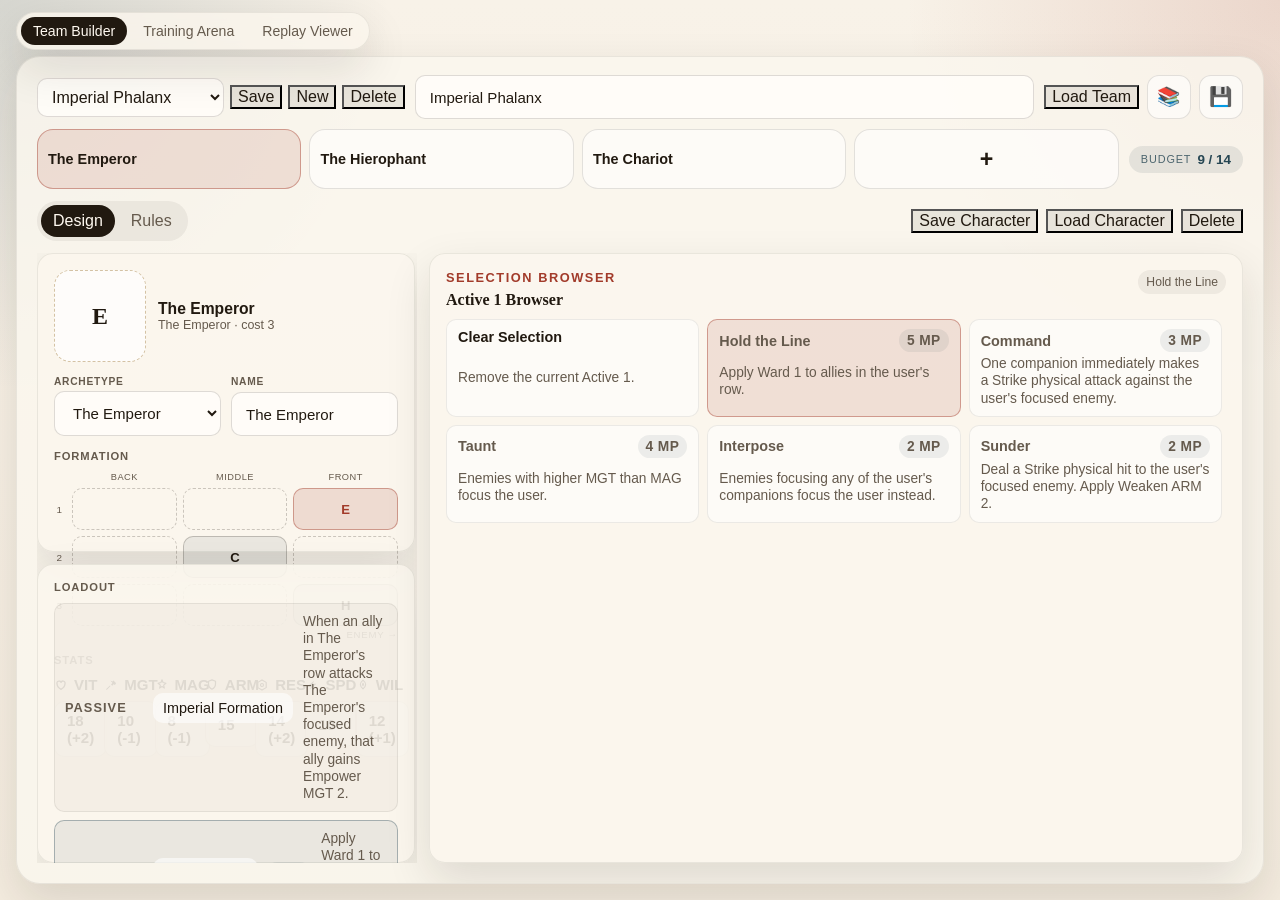
==== tools/ui/index.html @ 798baf94 "Team Builder: drag formation, facing orientation, layout swap, Load Team dialog - #1 Drag to reposit" ====
<!DOCTYPE html>
<html lang="en">
  <head>
    <meta charset="UTF-8">
    <meta name="viewport" content="width=device-width, initial-scale=1.0">
    <title>Tarot Battler Dev Tools</title>
    <link rel="stylesheet" href="./styles.css">
  </head>
  <body>
    <div class="app-shell">
      <div class="workspace-topline">
        <nav class="tab-bar" aria-label="Workspace sections">
          <button class="tab-button is-active" type="button" data-tab-target="team-builder">
            Team Builder
          </button>
          <button class="tab-button" type="button" data-tab-target="arena">
            Training Arena
          </button>
          <button class="tab-button" type="button" data-tab-target="replay-viewer">
            Replay Viewer
          </button>
        </nav>

        <div class="replay-inline-actions" id="replay-inline-actions" aria-label="Replay loading actions">
          <input id="replay-file-input" class="visually-hidden" type="file" accept=".json,application/json">
          <button id="replay-file-button" type="button" class="icon-button replay-open-button button-quiet" title="Open replay JSON" aria-label="Open replay JSON">📂</button>
          <button id="replay-run-button" type="button" class="button-secondary" title="Run the current team vs a sample opponent in the browser engine">⚔ Run Battle</button>
          <button id="replay-stats-button" type="button" class="button-secondary" title="Post-battle stats for the loaded replay">📊 Stats</button>
          <button id="replay-demo-button" type="button" class="button-secondary">Load Latest Replay</button>
        </div>
      </div>

      <main>
        <section class="workspace is-active" id="team-builder" aria-label="Team Builder">
          <div class="team-builder-layout">
            <section class="panel panel-team" aria-label="Team Builder Editor">
              <div class="panel-body team-loader-body">
                <input id="team-file-input" class="visually-hidden" type="file" accept=".json,application/json">
                <div id="team-editor" class="team-editor-shell">
                  <div class="board-empty-state">Load a team to edit it here.</div>
                </div>
              </div>
            </section>
          </div>
        </section>

        <section class="workspace" id="arena" aria-label="Training Arena">
          <div class="arena-shell">
            <div class="arena-head">
              <div>
                <h2 class="arena-title">Training Arena</h2>
                <p class="arena-sub">Simulate your current team against teams from your roster. Each matchup runs many battles across varied seeds and reports a win rate with a 95% confidence interval.</p>
              </div>
              <div class="arena-controls">
                <label class="arena-runs">Battles each
                  <input id="arena-run-count" type="number" min="1" max="2000" value="50">
                </label>
                <button id="arena-fight-button" type="button" class="button-secondary">Simulate</button>
              </div>
            </div>
            <div id="arena-attacker" class="arena-attacker"></div>
            <div id="arena-foes" class="arena-foes"></div>
            <div id="arena-progress" class="arena-progress" hidden></div>
            <div id="arena-record" class="arena-record" aria-live="polite"></div>
            <div id="arena-results" class="arena-results">
              <div class="board-empty-state">Pick opponents from your roster and press Simulate.</div>
            </div>
          </div>
        </section>

        <section class="workspace" id="replay-viewer" aria-labelledby="replay-viewer-heading">
          <h2 id="replay-viewer-heading" class="visually-hidden">Replay Viewer</h2>
          <textarea
            id="replay-json-input"
            class="visually-hidden"
            rows="10"
            spellcheck="false"
            placeholder="Replay JSON buffer"
          ></textarea>

          <div class="replay-stage">
            <aside class="replay-inspector-col">
              <section class="replay-side-panel replay-inspector-shell" aria-labelledby="inspector-heading">
                <div class="replay-side-header">
                  <h3 id="inspector-heading">Character Detail</h3>
                </div>
                <div id="inspector-panel" class="replay-side-body inspector-panel">
                  <div class="board-empty-state">
                    click any character to inspect
                  </div>
                </div>
              </section>
            </aside>

            <section class="replay-main">
              <div class="replay-board-head">
                <div class="replay-time-chips">
                  <span class="replay-chip" id="current-event-tick">Tick 0</span>
                  <span class="replay-chip replay-chip-step" id="current-event-index">Step 0</span>
                </div>
                <div class="replay-legend" aria-hidden="true">
                  <span class="legend-item legend-source">source</span>
                  <span class="legend-item legend-target">target</span>
                </div>
              </div>

              <p id="current-event-text" class="replay-narration">
                Load a replay and move through events to see the current step here.
              </p>

              <section class="replay-arena" aria-labelledby="board-heading">
                <h3 id="board-heading" class="visually-hidden">Battle Grid</h3>
                <div class="arena-team-label arena-team-label-a">your team</div>
                <div class="arena-team-label arena-team-label-b">opponent</div>
                <div class="arena-depth-label arena-depth-left">back</div>
                <div class="arena-depth-label arena-depth-center-left">front</div>
                <div class="arena-depth-label arena-depth-center-right">front</div>
                <div class="arena-depth-label arena-depth-right">back</div>
                <div id="battle-board" class="battle-board"></div>
              </section>

              <section class="replay-controls-bar" aria-labelledby="playback-heading">
                <h3 id="playback-heading" class="visually-hidden">Playback Controls</h3>
                <div class="replay-control-buttons" role="group" aria-label="Playback">
                  <button id="replay-restart-button" type="button" title="Restart" aria-label="Restart" disabled>&#8634;</button>
                  <button id="replay-previous-button" type="button" disabled>&larr; prev</button>
                  <button id="replay-play-button" type="button" disabled>&#9654; play</button>
                  <button id="replay-next-button" type="button" disabled>next &rarr;</button>
                </div>
                <button id="replay-pause-button" class="visually-hidden" type="button" disabled>Pause</button>
                <div class="speed-group" role="group" aria-label="Playback speed">
                  <button class="speed-button" type="button" data-speed="0.5">0.5x</button>
                  <button class="speed-button is-active" type="button" data-speed="1">1x</button>
                  <button class="speed-button" type="button" data-speed="2">2x</button>
                  <button class="speed-button" type="button" data-speed="4">4x</button>
                </div>
                <input id="replay-event-slider" class="replay-event-slider" type="range" min="0" max="0" value="0" aria-label="Event index" disabled>
                <div class="replay-step-counter" id="replay-event-label">1 / 1</div>
                <strong id="replay-tick-display" class="visually-hidden">0</strong>
              </section>
            </section>

            <aside class="replay-timeline-col">
              <section class="replay-side-panel replay-log-shell" aria-labelledby="timeline-heading">
                <div class="replay-side-header replay-side-header-log">
                  <h3 id="timeline-heading">Battle Log</h3>
                  <div class="timeline-filters" role="group" aria-label="Timeline filter">
                    <button type="button" class="filter-chip is-active" data-timeline-filter="all">All</button>
                    <button type="button" class="filter-chip" data-timeline-filter="major">Major</button>
                    <button type="button" class="filter-chip" data-timeline-filter="selected" disabled>Selected</button>
                  </div>
                </div>
                <div class="replay-side-body timeline-panel-body">
                  <div id="timeline-list" class="timeline-list">
                    <div class="board-empty-state">
                      Load a replay to view the timeline.
                    </div>
                  </div>
                </div>
              </section>
            </aside>
          </div>
        </section>
      </main>
    </div>

    <div id="stats-overlay" class="stats-overlay" hidden>
      <div class="stats-modal" role="dialog" aria-modal="true" aria-label="Post-battle statistics">
        <div class="stats-modal-head">
          <h3>Post-Battle Stats</h3>
          <button id="stats-close-button" type="button" class="icon-button" aria-label="Close stats">✕</button>
        </div>
        <div id="stats-body" class="stats-body"></div>
      </div>
    </div>

    <div id="library-overlay" class="stats-overlay" hidden>
      <div class="stats-modal" role="dialog" aria-modal="true" aria-label="Character library">
        <div class="stats-modal-head">
          <h3>Character Library</h3>
          <button id="library-close-button" type="button" class="icon-button" aria-label="Close library">✕</button>
        </div>
        <div id="library-body" class="stats-body library-body"></div>
      </div>
    </div>

    <div id="team-library-overlay" class="stats-overlay" hidden>
      <div class="stats-modal" role="dialog" aria-modal="true" aria-label="Load team">
        <div class="stats-modal-head">
          <h3>Load Team</h3>
          <button id="team-library-close-button" type="button" class="icon-button" aria-label="Close">✕</button>
        </div>
        <div id="team-library-body" class="stats-body library-body"></div>
      </div>
    </div>

    <script type="module">
      // Load the WebAssembly battle engine and expose a ready promise + a
      // run helper that app.js can call to run a battle entirely in-browser.
      import init, { run_battle, catalog_json } from "./engine/battle_engine.js";
      window.tarotEngineReady = init()
        .then(() => {
          window.runBattleWasm = (teamAJson, teamBJson, seed) =>
            run_battle(teamAJson, teamBJson, (seed >>> 0));
          // Expose embedded content-data catalogs so the team builder needs no
          // separate data fetch (keeps the static site self-contained).
          window.tarotCatalog = (name) => catalog_json(name);
          return true;
        })
        .catch((error) => {
          console.error("Failed to load battle engine WASM:", error);
          return false;
        });
    </script>
    <script src="./app.js"></script>
  </body>
</html>
---- tools/ui/styles.css ----
:root {
  --bg: #f4ecdf;
  --surface: #fbf7ee;
  --surface-strong: #f1e5d0;
  --ink: #211910;
  --muted: #655a4d;
  --line: #d4c2a4;
  --accent: #a23b2a;
  --accent-2: #264653;
  --accent-soft: rgba(162, 59, 42, 0.1);
  --shadow: 0 18px 45px rgba(33, 25, 16, 0.12);
  --radius-lg: 24px;
  --radius-md: 16px;
  --radius-sm: 10px;
  --font-display: "Georgia", "Times New Roman", serif;
  --font-body: "Trebuchet MS", "Segoe UI", sans-serif;
}

* {
  box-sizing: border-box;
}

.visually-hidden {
  position: absolute;
  width: 1px;
  height: 1px;
  padding: 0;
  margin: -1px;
  overflow: hidden;
  clip: rect(0, 0, 0, 0);
  white-space: nowrap;
  border: 0;
}

body {
  margin: 0;
  min-height: 100vh;
  background:
    radial-gradient(circle at top left, rgba(38, 70, 83, 0.16), transparent 25%),
    radial-gradient(circle at top right, rgba(162, 59, 42, 0.15), transparent 24%),
    linear-gradient(180deg, #f8f2e8 0%, var(--bg) 100%);
  color: var(--ink);
  font-family: var(--font-body);
  overflow: hidden;
}

button,
input,
textarea,
select {
  font: inherit;
}

.app-shell {
  width: min(1500px, calc(100% - 32px));
  margin: 0 auto;
  padding: 12px 0 16px;
  height: 100vh;
  display: grid;
  grid-template-rows: auto minmax(0, 1fr);
}

main {
  display: grid;
  min-height: 0;
  height: 100%;
}

.app-header {
  margin-bottom: 14px;
}

.workspace-topline {
  display: flex;
  align-items: center;
  justify-content: space-between;
  gap: 12px;
  margin-bottom: 6px;
}

.eyebrow,
.panel-kicker {
  margin: 0 0 6px;
  color: var(--accent);
  font-size: 0.8rem;
  font-weight: 700;
  letter-spacing: 0.12em;
  text-transform: uppercase;
}

.app-header h1,
.workspace-header h2,
.panel-header h3,
.team-board-header h4 {
  margin: 0;
  font-family: var(--font-display);
  font-weight: 700;
}

.header-note,
.workspace-summary,
.placeholder-block p,
.team-board-header span,
.tick-placeholder span {
  margin: 0;
  color: var(--muted);
}

.tab-bar {
  display: inline-flex;
  gap: 4px;
  padding: 4px;
  border: 1px solid rgba(33, 25, 16, 0.08);
  border-radius: 999px;
  background: rgba(251, 247, 238, 0.78);
  backdrop-filter: blur(12px);
  box-shadow: var(--shadow);
  margin-bottom: 14px;
}

.workspace-topline .tab-bar {
  margin-bottom: 0;
}

.replay-inline-actions {
  display: none;
  align-items: center;
  gap: 6px;
}

.replay-inline-actions.is-visible {
  display: inline-flex;
}

.replay-inline-actions button {
  padding: 6px 10px;
  font-size: 0.88rem;
}

.tab-button {
  border: 0;
  border-radius: 999px;
  background: transparent;
  color: var(--muted);
  padding: 6px 12px;
  cursor: pointer;
  transition: background-color 140ms ease, color 140ms ease, transform 140ms ease;
  font-size: 0.88rem;
}

.tab-button:hover {
  transform: translateY(-1px);
}

.tab-button.is-active {
  background: var(--ink);
  color: #fff9f0;
}

.workspace {
  display: none;
  animation: fade-in 180ms ease;
}

.workspace.is-active {
  display: block;
  min-height: 0;
}

#team-builder.is-active {
  height: 100%;
}

#replay-viewer.is-active {
  min-height: 0;
}

.workspace-header {
  margin-bottom: 10px;
}

.team-builder-layout {
  display: grid;
  grid-template-columns: minmax(0, 1fr);
  gap: 18px;
  height: 100%;
  min-height: 0;
}

.file-icon-actions {
  display: inline-flex;
  gap: 8px;
  align-items: center;
}

.icon-button {
  display: inline-grid;
  place-items: center;
  width: 44px;
  height: 44px;
  border: 1px solid rgba(33, 25, 16, 0.12);
  border-radius: 12px;
  background: rgba(255, 255, 255, 0.58);
  color: var(--ink);
  cursor: pointer;
  font-size: 1.18rem;
  line-height: 1;
}

.icon-button:hover:not(:disabled) {
  background: rgba(162, 59, 42, 0.1);
  border-color: rgba(162, 59, 42, 0.24);
}

.icon-button:focus-visible {
  outline: 2px solid rgba(33, 25, 16, 0.78);
  outline-offset: 3px;
}

.import-export-topline {
  display: flex;
  justify-content: space-between;
  align-items: start;
  gap: 12px;
}

.panel-replay-loader {
  margin-bottom: 18px;
}

.panel-replay-loader-compact .panel-body {
  padding-bottom: 16px;
}

.replay-layout {
  display: grid;
  grid-template-columns: minmax(0, 1fr);
  gap: 18px;
  margin-bottom: 18px;
}

.replay-detail-layout {
  display: grid;
  grid-template-columns: minmax(300px, 420px) minmax(0, 1fr);
  gap: 18px;
  margin-bottom: 18px;
}

.panel {
  border: 1px solid rgba(33, 25, 16, 0.08);
  border-radius: var(--radius-lg);
  background: rgba(251, 247, 238, 0.82);
  box-shadow: var(--shadow);
  overflow: hidden;
}

.panel-header {
  display: flex;
  justify-content: space-between;
  align-items: end;
  gap: 12px;
  padding: 18px 20px 14px;
  border-bottom: 1px solid rgba(33, 25, 16, 0.08);
  background: linear-gradient(180deg, rgba(255, 255, 255, 0.42), rgba(255, 255, 255, 0));
}

.panel-body {
  padding: 18px 20px 20px;
}

.collapsible-panel summary {
  cursor: pointer;
  font-weight: 700;
  color: var(--accent-2);
  margin-bottom: 14px;
}

.panel-wide {
  width: 100%;
}

.placeholder-stack {
  display: grid;
  gap: 14px;
}

.placeholder-block {
  padding: 16px;
  border-radius: var(--radius-md);
  border: 1px dashed var(--line);
  background: linear-gradient(135deg, var(--accent-soft), rgba(38, 70, 83, 0.06));
}

.placeholder-block strong {
  display: block;
  margin-bottom: 4px;
}

.replay-loader-body {
  display: grid;
  gap: 18px;
}

.current-event-body {
  display: grid;
  gap: 10px;
}

.current-event-meta {
  display: flex;
  justify-content: space-between;
  align-items: center;
  gap: 12px;
  color: var(--muted);
  font-size: 0.86rem;
  font-weight: 700;
  letter-spacing: 0.08em;
  text-transform: uppercase;
}

.current-event-text {
  margin: 0;
  font-size: 1.05rem;
  line-height: 1.45;
}

.replay-loader-controls,
.button-row,
.status-panels,
.team-loader-body {
  display: grid;
  gap: 14px;
}

.team-loader-body,
.team-editor-shell,
.team-builder-workspace,
.builder-character-workspace {
  min-height: 0;
}

.field-group {
  display: grid;
  gap: 8px;
  color: var(--muted);
  font-size: 0.94rem;
}

.field-group span {
  font-weight: 700;
  color: var(--ink);
}

.field-group-compact {
  gap: 4px;
}

.field-group-compact span {
  font-size: 0.64rem;
  font-weight: 700;
  text-transform: uppercase;
  letter-spacing: 0.07em;
  color: var(--muted);
}

.field-group input,
.field-group select,
.field-group textarea {
  width: 100%;
  border: 1px solid rgba(33, 25, 16, 0.15);
  border-radius: var(--radius-sm);
  background: rgba(255, 253, 249, 0.9);
  color: var(--ink);
  padding: 12px 14px;
}

.field-group textarea {
  min-height: 200px;
  resize: vertical;
  font-family: "Courier New", monospace;
  font-size: 0.92rem;
  line-height: 1.45;
}

.field-group-readonly {
  align-content: start;
}

.derived-stat-value {
  display: flex;
  align-items: center;
  min-height: 46px;
  padding: 10px 12px;
  border: 1px solid rgba(33, 25, 16, 0.12);
  border-radius: var(--radius-sm);
  background: rgba(255, 253, 249, 0.9);
  color: var(--ink);
  font-weight: 700;
}

.button-row {
  grid-template-columns: repeat(4, minmax(0, max-content));
  align-items: center;
  justify-content: start;
}

.button-row-three {
  grid-template-columns: repeat(4, minmax(0, max-content));
}

.team-editor-shell,
.character-editor-list,
.character-library-list,
.rule-editor-list,
.condition-editor-list {
  display: grid;
  gap: 14px;
}

.team-builder-workspace {
  display: grid;
  gap: 18px;
}

.team-builder-topbar {
  display: flex;
  justify-content: space-between;
  align-items: center;
  gap: 12px;
}

.team-name-field {
  flex: 0 0 min(370px, 100%);
}

.team-name-field-compact span {
  display: none;
}

.team-name-field-compact input {
  min-height: 44px;
}

.character-slot-strip {
  display: grid;
  grid-template-columns: repeat(4, minmax(0, 1fr));
  gap: 8px;
  flex: 1 1 auto;
}

.character-slot-card,
.character-slot-add {
  width: 100%;
  min-height: 60px;
  border: 1px solid rgba(33, 25, 16, 0.12);
  border-radius: var(--radius-md);
  background: rgba(255, 255, 255, 0.58);
  color: var(--ink);
  padding: 8px 10px;
  text-align: left;
  cursor: pointer;
}

.character-slot-card.is-selected {
  border-color: rgba(162, 59, 42, 0.42);
  background: rgba(162, 59, 42, 0.12);
}

.character-slot-add {
  display: grid;
  place-items: center;
  font-size: 1.45rem;
  font-weight: 700;
}

.character-slot-add.is-disabled {
  opacity: 0.45;
  cursor: not-allowed;
}

.character-slot-name {
  display: block;
  font-weight: 700;
  font-size: 0.9rem;
}

.builder-character-workspace {
  display: grid;
  grid-template-rows: auto minmax(0, 1fr);
  gap: 12px;
  min-height: 0;
  height: 100%;
}

.team-detail-tabbar {
  display: flex;
  justify-content: space-between;
  align-items: center;
  gap: 12px;
}

.team-detail-tabbar-tabs {
  display: inline-flex;
  gap: 4px;
  padding: 4px;
  border-radius: 999px;
  background: rgba(33, 25, 16, 0.06);
}

.team-detail-tabbar-actions {
  display: inline-flex;
  gap: 8px;
  flex-wrap: wrap;
}

.team-detail-tab {
  border: 0;
  border-radius: 999px;
  padding: 7px 12px;
  background: transparent;
  color: var(--muted);
  cursor: pointer;
}

.team-detail-tab.is-active {
  background: var(--ink);
  color: #fff9f0;
}

.builder-pane {
  display: grid;
  gap: 10px;
  padding: 12px;
  border-radius: var(--radius-md);
  background: rgba(255, 255, 255, 0.42);
  border: 1px solid rgba(33, 25, 16, 0.08);
  align-self: start;
}

.builder-pane-right.selection-browser {
  display: grid;
  grid-template-rows: auto minmax(0, 1fr);
  min-height: 0;
  max-height: min(64vh, calc(100vh - 240px));
  overflow: hidden;
}

.builder-pane-header {
  display: flex;
  justify-content: space-between;
  align-items: start;
  gap: 10px;
}

.builder-pane-header h4 {
  margin: 0;
  font-family: var(--font-display);
  font-size: 1rem;
}

.portrait-card {
  display: grid;
  grid-template-columns: 92px minmax(0, 1fr);
  gap: 10px;
  align-items: center;
  padding: 10px;
  border-radius: var(--radius-md);
  background: linear-gradient(135deg, rgba(162, 59, 42, 0.08), rgba(38, 70, 83, 0.08));
}

.portrait-placeholder {
  display: grid;
  place-items: center;
  width: 92px;
  aspect-ratio: 1;
  border-radius: var(--radius-md);
  background: rgba(255, 255, 255, 0.7);
  border: 1px dashed var(--line);
  font-family: var(--font-display);
  font-size: 1.5rem;
  font-weight: 700;
}

.portrait-meta {
  display: grid;
  gap: 4px;
  color: var(--muted);
  font-size: 0.9rem;
}

.loadout-slot {
  display: flex;
  align-items: center;
  gap: 10px;
  width: 100%;
  padding: 9px 10px;
  border-radius: var(--radius-sm);
  border: 1px solid rgba(33, 25, 16, 0.08);
  background: rgba(33, 25, 16, 0.03);
  text-align: left;
  cursor: pointer;
}

.loadout-slot.is-selected {
  border-color: rgba(38, 70, 83, 0.35);
  background: rgba(38, 70, 83, 0.08);
}

.loadout-slot:hover {
  border-color: rgba(38, 70, 83, 0.2);
  background: rgba(38, 70, 83, 0.05);
}

.loadout-slot:focus-visible {
  outline: 2px solid rgba(33, 25, 16, 0.78);
  outline-offset: 3px;
}

.loadout-slot-label {
  flex: 0 0 78px;
  font-size: 0.8rem;
  font-weight: 700;
  letter-spacing: 0.08em;
  text-transform: uppercase;
  color: var(--muted);
}

.loadout-slot-value {
  flex: 0 0 auto;
  min-height: 0;
  padding: 7px 10px;
  border-radius: var(--radius-sm);
  background: rgba(255, 255, 255, 0.6);
  color: var(--ink);
  font-size: 0.9rem;
}

.loadout-slot-value-row {
  display: inline-flex;
  align-items: center;
  gap: 8px;
  flex: 0 0 auto;
}

.loadout-slot-cost {
  display: inline-flex;
  align-items: center;
  padding: 4px 8px;
  border-radius: 999px;
  background: rgba(38, 70, 83, 0.08);
  color: var(--muted);
  font-size: 0.75rem;
  font-weight: 700;
  letter-spacing: 0.03em;
  white-space: nowrap;
}

.loadout-slot-description {
  flex: 1 1 auto;
  min-width: 0;
  color: var(--muted);
  font-size: 0.86rem;
  line-height: 1.25;
}

.aspect-summary-line {
  display: block;
}

.compact-rule-list {
  display: grid;
  gap: 8px;
  align-content: start;
}

.compact-rule-card {
  display: grid;
  gap: 8px;
  padding: 10px;
  border-radius: var(--radius-sm);
  border: 1px solid rgba(33, 25, 16, 0.08);
  background: rgba(33, 25, 16, 0.03);
}

.compact-rule-card.is-expanded {
  background: rgba(38, 70, 83, 0.05);
}

.compact-rule-header {
  display: flex;
  justify-content: space-between;
  align-items: start;
  gap: 10px;
}

.rule-select-button {
  display: grid;
  gap: 2px;
  justify-items: start;
  flex: 1 1 auto;
  min-width: 0;
  padding: 0;
  border: 0;
  background: transparent;
  text-align: left;
  cursor: pointer;
}

.rule-action-row {
  display: inline-flex;
  align-items: center;
  gap: 6px;
  flex-wrap: nowrap;
}

.rule-icon-button {
  display: inline-grid;
  place-items: center;
  min-width: 34px;
  min-height: 34px;
  padding: 0;
  font-size: 1rem;
  line-height: 1;
}

.compact-rule-index {
  font-size: 0.72rem;
  font-weight: 700;
  letter-spacing: 0.08em;
  text-transform: uppercase;
  color: var(--accent);
  margin-bottom: 2px;
}

.compact-rule-text {
  color: var(--ink);
  line-height: 1.28;
  font-size: 0.92rem;
  min-width: 0;
  justify-self: stretch;
  overflow-wrap: anywhere;
}

.selection-browser {
  gap: 10px;
  align-content: start;
}

.browser-current-label {
  display: inline-flex;
  align-items: center;
  padding: 5px 8px;
  border-radius: 999px;
  background: rgba(33, 25, 16, 0.06);
  color: var(--muted);
  font-size: 0.76rem;
}

.selection-browser-list {
  display: grid;
  grid-template-columns: repeat(auto-fill, minmax(248px, 1fr));
  gap: 8px;
  min-height: 0;
  align-content: start;
  overflow: auto;
  padding-right: 4px;
}

.selection-browser-entry {
  display: grid;
  gap: 3px;
  width: 100%;
  padding: 9px 11px;
  border: 1px solid rgba(33, 25, 16, 0.08);
  border-radius: var(--radius-sm);
  background: rgba(255, 255, 255, 0.55);
  color: var(--ink);
  text-align: left;
  cursor: pointer;
}

.selection-browser-entry.is-selected {
  border-color: rgba(162, 59, 42, 0.42);
  background: rgba(162, 59, 42, 0.12);
}

.selection-browser-entry strong {
  font-size: 0.9rem;
}

.selection-browser-entry-header {
  display: flex;
  align-items: center;
  justify-content: space-between;
  gap: 10px;
}

.selection-browser-entry-cost {
  display: inline-flex;
  align-items: center;
  padding: 3px 8px;
  border-radius: 999px;
  background: rgba(38, 70, 83, 0.08);
  color: var(--muted);
  font-size: 0.72rem;
  font-weight: 700;
  letter-spacing: 0.03em;
  white-space: nowrap;
}

.selection-browser-entry span {
  color: var(--muted);
  line-height: 1.25;
  font-size: 0.86rem;
}

.character-library-shell {
  display: grid;
  gap: 14px;
}

.character-library-card {
  gap: 10px;
}

.library-card-meta {
  margin-top: 4px;
  color: var(--muted);
  font-size: 0.84rem;
}

.library-card-tags {
  display: flex;
  flex-wrap: wrap;
  gap: 8px;
}

.library-card-controls {
  display: grid;
  grid-template-columns: minmax(0, 1fr) auto;
  gap: 12px;
  align-items: end;
}

.library-card-tags span {
  display: inline-flex;
  align-items: center;
  padding: 6px 10px;
  border-radius: 999px;
  background: rgba(33, 25, 16, 0.05);
  font-size: 0.84rem;
}

.editor-toolbar {
  display: flex;
  flex-wrap: wrap;
  gap: 10px;
}

.editor-grid {
  display: grid;
  grid-template-columns: minmax(0, 1.6fr) repeat(2, minmax(0, 1fr));
  gap: 12px;
}

.editor-grid-wide {
  grid-column: 1 / -1;
}

.condition-grid {
  display: grid;
  grid-template-columns: repeat(3, minmax(0, 1fr));
  gap: 12px;
  align-items: end;
}

.editor-card {
  display: grid;
  gap: 14px;
  padding: 14px;
  border-radius: var(--radius-sm);
  border: 1px solid rgba(33, 25, 16, 0.08);
  background: rgba(255, 255, 255, 0.42);
}

.editor-card-header {
  display: flex;
  justify-content: space-between;
  align-items: center;
  gap: 12px;
}

.editor-card-header h5,
.editor-card-header h6 {
  margin: 0;
  font-size: 0.98rem;
}

.editor-card-actions {
  display: flex;
  flex-wrap: wrap;
  gap: 8px;
}

.editor-card-actions-wide {
  width: 100%;
}

.button-quiet {
  background: rgba(33, 25, 16, 0.08);
  color: var(--ink);
}

.editor-inline-grid {
  display: grid;
  grid-template-columns: repeat(7, minmax(0, 1fr));
  gap: 8px;
}

.stat-label-with-icon {
  display: inline-flex;
  align-items: center;
  gap: 6px;
}

.stat-icon {
  display: inline-grid;
  place-items: center;
  width: 14px;
  height: 14px;
  color: var(--muted);
}

.stat-icon svg {
  width: 14px;
  height: 14px;
  display: block;
}

.editor-rule-section {
  display: grid;
  gap: 8px;
  padding-top: 8px;
  border-top: 1px dashed rgba(33, 25, 16, 0.12);
}

.editor-subsection-label {
  font-size: 0.8rem;
  font-weight: 700;
  letter-spacing: 0.08em;
  text-transform: uppercase;
  color: var(--muted);
}

.rule-count-label {
  display: inline-flex;
  align-items: center;
  padding: 5px 8px;
  border-radius: 999px;
  background: rgba(33, 25, 16, 0.06);
  color: var(--muted);
  font-size: 0.74rem;
  font-weight: 700;
}

.rule-preview {
  margin-top: 2px;
  color: var(--muted);
  font-size: 0.82rem;
  line-height: 1.28;
}

.condition-preview {
  margin: 0 0 8px;
  padding: 8px 10px;
  border-radius: var(--radius-sm);
  background: rgba(38, 70, 83, 0.08);
  color: var(--accent-2);
  font-size: 0.84rem;
  font-weight: 700;
  line-height: 1.28;
}

.button-row button,
.panel-controls button {
  border: 0;
  border-radius: 999px;
  padding: 8px 13px;
  background: var(--accent);
  color: #fff7ef;
  cursor: pointer;
  font-size: 0.92rem;
}

.button-row button:hover:not(:disabled),
.panel-controls button:hover:not(:disabled) {
  filter: brightness(1.03);
}

.button-row button:focus-visible,
.panel-controls button:focus-visible,
.timeline-event:focus-visible,
.tab-button:focus-visible,
select:focus-visible,
input:focus-visible,
textarea:focus-visible {
  outline: 2px solid rgba(33, 25, 16, 0.78);
  outline-offset: 3px;
}

.button-row button:disabled,
.panel-controls button:disabled {
  cursor: not-allowed;
  opacity: 0.6;
}

.button-secondary {
  background: var(--accent-2);
}

.status-panels {
  grid-template-columns: repeat(2, minmax(0, 1fr));
}

.status-panel {
  padding: 16px;
  border-radius: var(--radius-md);
  background: linear-gradient(180deg, rgba(255, 255, 255, 0.5), rgba(255, 255, 255, 0.18));
  border: 1px solid rgba(33, 25, 16, 0.08);
}

.status-panel h4 {
  margin: 0 0 14px;
  font-family: var(--font-display);
  font-size: 1.05rem;
}

.metadata-grid {
  display: grid;
  grid-template-columns: repeat(2, minmax(0, 1fr));
  gap: 12px 16px;
  margin: 0;
}

.metadata-grid div {
  padding: 12px;
  border-radius: var(--radius-sm);
  background: rgba(33, 25, 16, 0.04);
}

.metadata-grid dt {
  color: var(--muted);
  font-size: 0.82rem;
  font-weight: 700;
  letter-spacing: 0.06em;
  text-transform: uppercase;
  margin-bottom: 4px;
}

.metadata-grid dd {
  margin: 0;
  font-size: 1rem;
  font-weight: 700;
}

.message-panel {
  min-height: 132px;
  padding: 14px;
  border-radius: var(--radius-sm);
  border: 1px solid rgba(33, 25, 16, 0.08);
  background: rgba(33, 25, 16, 0.04);
  color: var(--muted);
  white-space: pre-wrap;
}

.message-panel-success {
  background: rgba(38, 70, 83, 0.08);
  color: var(--ink);
}

.message-panel-error {
  background: rgba(162, 59, 42, 0.1);
  color: #6f2418;
}

.message-panel-idle {
  background: rgba(33, 25, 16, 0.04);
}

.validation-inline {
  display: inline-flex;
  align-items: center;
  gap: 8px;
  align-self: center;
  padding: 8px 12px;
  border-radius: 999px;
  background: rgba(33, 25, 16, 0.05);
  color: var(--muted);
  font-size: 0.9rem;
  min-height: 40px;
}

.validation-inline-icon {
  font-weight: 700;
}

.validation-inline-success {
  background: rgba(49, 104, 74, 0.12);
  color: #245538;
}

.validation-inline-error {
  background: rgba(162, 59, 42, 0.12);
  color: #7a2c20;
}

.validation-inline-idle {
  background: rgba(33, 25, 16, 0.05);
  color: var(--muted);
}

.validation-inline details {
  display: inline-flex;
  align-items: center;
}

.validation-inline summary {
  cursor: pointer;
  list-style: none;
}

.validation-inline summary::-webkit-details-marker {
  display: none;
}

.validation-inline-errors {
  position: absolute;
  margin-top: 42px;
  padding: 12px 14px;
  max-width: 420px;
  border-radius: var(--radius-sm);
  border: 1px solid rgba(33, 25, 16, 0.08);
  background: var(--surface);
  box-shadow: var(--shadow);
  white-space: pre-wrap;
  z-index: 4;
}

.timeline-panel-body {
  display: grid;
  gap: 16px;
}

.timeline-filters {
  display: flex;
  flex-wrap: wrap;
  gap: 10px;
}

.toggle-pill {
  display: inline-flex;
  align-items: center;
  gap: 8px;
  padding: 8px 12px;
  border-radius: 999px;
  background: rgba(33, 25, 16, 0.05);
  color: var(--ink);
  cursor: pointer;
}

.toggle-pill.is-disabled {
  opacity: 0.55;
  cursor: not-allowed;
}

.timeline-list {
  display: grid;
  gap: 12px;
  max-height: 620px;
  overflow: auto;
  padding-right: 4px;
}

.timeline-list::-webkit-scrollbar {
  width: 10px;
}

.timeline-list::-webkit-scrollbar-thumb {
  background: rgba(33, 25, 16, 0.18);
  border-radius: 999px;
}

.timeline-tick-group {
  display: grid;
  gap: 8px;
}

.timeline-tick-label {
  font-size: 0.78rem;
  font-weight: 700;
  letter-spacing: 0.12em;
  text-transform: uppercase;
  color: var(--accent);
}

.timeline-event {
  display: block;
  width: 100%;
  padding: 12px 14px;
  border: 1px solid rgba(33, 25, 16, 0.08);
  border-radius: var(--radius-sm);
  background: rgba(255, 255, 255, 0.55);
  color: var(--ink);
  text-align: left;
  cursor: pointer;
}

.timeline-event:hover {
  border-color: rgba(33, 25, 16, 0.18);
}

.timeline-event.is-selected {
  border-color: rgba(162, 59, 42, 0.42);
  background: rgba(162, 59, 42, 0.12);
}

.inspector-panel {
  display: grid;
  gap: 16px;
}

.inspector-header {
  display: flex;
  justify-content: space-between;
  align-items: baseline;
  gap: 12px;
}

.inspector-header h4 {
  margin: 0;
  font-family: var(--font-display);
  font-size: 1.25rem;
}

.inspector-subtle {
  color: var(--muted);
  font-size: 0.9rem;
}

.inspector-status-line {
  display: inline-flex;
  align-items: center;
  gap: 8px;
  font-weight: 700;
}

.status-chip {
  display: inline-flex;
  align-items: center;
  padding: 6px 10px;
  border-radius: 999px;
  background: rgba(33, 25, 16, 0.07);
  color: var(--ink);
  font-size: 0.82rem;
}

.inspector-section {
  display: grid;
  gap: 10px;
}

.inspector-section h5 {
  margin: 0;
  font-size: 0.88rem;
  text-transform: uppercase;
  letter-spacing: 0.1em;
  color: var(--accent);
}

.pill-list,
.status-list {
  display: flex;
  flex-wrap: wrap;
  gap: 8px;
}

.pill-list span,
.status-list span {
  display: inline-flex;
  align-items: center;
  padding: 6px 10px;
  border-radius: 999px;
  background: rgba(33, 25, 16, 0.05);
  font-size: 0.84rem;
}

.stats-grid {
  display: grid;
  grid-template-columns: repeat(2, minmax(0, 1fr));
  gap: 10px;
}

.stats-block {
  padding: 12px;
  border-radius: var(--radius-sm);
  background: rgba(33, 25, 16, 0.04);
}

.stats-block h6 {
  margin: 0 0 10px;
  font-size: 0.76rem;
  letter-spacing: 0.08em;
  text-transform: uppercase;
  color: var(--muted);
}

.stats-block dl {
  display: grid;
  grid-template-columns: repeat(2, minmax(0, 1fr));
  gap: 8px 12px;
  margin: 0;
}

.stats-block dt {
  color: var(--muted);
  font-size: 0.8rem;
}

.stats-block dd {
  margin: 0;
  font-weight: 700;
}

.timeline-event-meta {
  display: flex;
  justify-content: space-between;
  align-items: baseline;
  gap: 12px;
  margin-bottom: 6px;
  font-size: 0.76rem;
  color: var(--muted);
  text-transform: uppercase;
  letter-spacing: 0.08em;
}

.timeline-event-text {
  margin: 0;
  line-height: 1.4;
  overflow-wrap: anywhere;
}

.event-character {
  font-weight: 700;
}

.event-character-team_a {
  color: rgba(38, 70, 83, 0.96);
}

.event-character-team_b {
  color: rgba(162, 59, 42, 0.96);
}

.board-placeholder {
  display: grid;
  grid-template-columns: repeat(2, minmax(0, 1fr));
  gap: 18px;
}

.team-board {
  padding: 18px;
  border-radius: var(--radius-md);
  background: linear-gradient(180deg, rgba(255, 255, 255, 0.45), rgba(255, 255, 255, 0.12));
  border: 1px solid rgba(33, 25, 16, 0.06);
  min-height: 420px;
}

.panel-board .panel-body {
  padding: 22px 24px 24px;
}

.team-board-a {
  box-shadow: inset 0 0 0 1px rgba(162, 59, 42, 0.08);
}

.team-board-b {
  box-shadow: inset 0 0 0 1px rgba(38, 70, 83, 0.1);
}

.team-board-header {
  display: flex;
  justify-content: space-between;
  align-items: center;
  margin-bottom: 14px;
}

.grid-board {
  display: grid;
  gap: 14px;
}

.grid-cells {
  display: grid;
  gap: 10px;
}

.grid-row {
  display: grid;
  grid-template-columns: repeat(3, minmax(0, 1fr));
  gap: 14px;
}

.grid-cell {
  min-height: 128px;
  border-radius: var(--radius-sm);
  border: 1px dashed rgba(33, 25, 16, 0.16);
  background:
    linear-gradient(180deg, rgba(38, 70, 83, 0.08), rgba(38, 70, 83, 0.02)),
    var(--surface);
}

.grid-cell-occupied {
  border-style: solid;
  padding: 10px;
}

.grid-cell-defeated {
  opacity: 0.5;
  filter: saturate(0.65);
}

.grid-cell-selected {
  outline: 2px solid rgba(33, 25, 16, 0.75);
  outline-offset: -3px;
}

.grid-cell-source {
  box-shadow: inset 0 0 0 2px rgba(38, 70, 83, 0.68);
}

.grid-cell-target {
  box-shadow: inset 0 0 0 2px rgba(162, 59, 42, 0.7);
}

.team-board-a .grid-cell-occupied {
  background:
    linear-gradient(180deg, rgba(162, 59, 42, 0.14), rgba(162, 59, 42, 0.04)),
    var(--surface);
}

.team-board-b .grid-cell-occupied {
  background:
    linear-gradient(180deg, rgba(38, 70, 83, 0.16), rgba(38, 70, 83, 0.05)),
    var(--surface);
}

.unit-card {
  display: grid;
  gap: 8px;
  height: 100%;
}

.grid-cell-button {
  width: 100%;
  height: 100%;
  padding: 0;
  border: 0;
  background: transparent;
  color: inherit;
  text-align: left;
  cursor: pointer;
}

.grid-cell-button:focus-visible {
  outline: 2px solid rgba(33, 25, 16, 0.82);
  outline-offset: 3px;
}

.unit-card-header {
  display: flex;
  justify-content: space-between;
  align-items: start;
  gap: 8px;
}

.unit-card-name {
  margin: 0;
  font-size: 1rem;
  font-weight: 700;
  line-height: 1.15;
}

.unit-card-position,
.unit-card-passive,
.unit-card-placeholder,
.unit-card-statuses {
  color: var(--muted);
  font-size: 0.8rem;
}

.unit-card-statuses {
  display: -webkit-box;
  overflow: hidden;
  -webkit-line-clamp: 2;
  -webkit-box-orient: vertical;
  line-height: 1.3;
  min-height: 2.1em;
}

.unit-card-bars {
  display: grid;
  gap: 6px;
}

.bar-row {
  display: grid;
  gap: 4px;
}

.bar-label {
  display: flex;
  justify-content: space-between;
  align-items: baseline;
  gap: 8px;
  font-size: 0.75rem;
  color: var(--muted);
  text-transform: uppercase;
  letter-spacing: 0.04em;
}

.bar-track {
  position: relative;
  width: 100%;
  height: 8px;
  border-radius: 999px;
  background: rgba(33, 25, 16, 0.12);
  overflow: hidden;
}

.bar-fill {
  position: absolute;
  inset: 0 auto 0 0;
  border-radius: inherit;
}

.bar-fill-hp {
  background: linear-gradient(90deg, #c0392b, #dd6b55);
}

.bar-fill-mp {
  background: linear-gradient(90deg, #355c7d, #5b87b2);
}

.board-empty-state {
  grid-column: 1 / -1;
  color: var(--muted);
  padding: 14px;
  border-radius: var(--radius-sm);
  background: rgba(33, 25, 16, 0.04);
}

.panel-controls .panel-body {
  display: flex;
  align-items: center;
  gap: 12px;
  flex-wrap: wrap;
}

.slider-shell {
  display: flex;
  flex-direction: column;
  gap: 8px;
  min-width: min(360px, 100%);
  flex: 1 1 280px;
}

.slider-shell input[type="range"] {
  width: 100%;
  accent-color: var(--accent);
}

.tick-placeholder {
  display: inline-flex;
  align-items: baseline;
  gap: 8px;
  padding: 10px 14px;
  border-radius: 999px;
  background: rgba(33, 25, 16, 0.06);
}

#replay-viewer {
  display: none;
}

#replay-viewer.is-active {
  display: grid;
  grid-template-rows: minmax(0, 1fr);
  gap: 8px;
  height: 100%;
  min-height: 0;
  overflow: hidden;
}

.replay-topbar {
  display: none;
}

.replay-topbar-actions {
  display: none;
}

.replay-data-toggle {
  display: none;
}

.replay-data-toggle summary {
  display: none;
}

.replay-data-drawer {
  display: none;
}

.replay-stage {
  display: grid;
  grid-template-columns: 280px minmax(0, 1fr) 340px;
  gap: 12px;
  min-height: 0;
  height: 100%;
}

.replay-inspector-col,
.replay-timeline-col,
.replay-main {
  min-height: 0;
}

.replay-inspector-col,
.replay-timeline-col {
  display: flex;
  flex-direction: column;
  gap: 8px;
}

.replay-side-panel {
  border: 1px solid rgba(33, 25, 16, 0.08);
  border-radius: 16px;
  background: rgba(251, 247, 238, 0.88);
  color: var(--ink);
  overflow: hidden;
  box-shadow: 0 12px 28px rgba(33, 25, 16, 0.12);
}

.replay-inspector-col .replay-side-panel,
.replay-timeline-col .replay-side-panel {
  flex: 1 1 0;
  min-height: 0;
}

.replay-inspector-shell {
  display: grid;
  grid-template-rows: auto minmax(0, 1fr);
}

.replay-log-shell {
  min-height: 0;
  display: grid;
  grid-template-rows: auto minmax(0, 1fr);
}

.replay-side-header-log {
  display: flex;
  align-items: center;
  justify-content: space-between;
  gap: 8px;
}

.timeline-filters {
  display: inline-flex;
  gap: 4px;
}

.filter-chip {
  border: 1px solid rgba(33, 25, 16, 0.12);
  border-radius: 999px;
  background: rgba(255, 255, 255, 0.62);
  color: var(--muted);
  padding: 3px 9px;
  font-size: 0.7rem;
  font-weight: 700;
  cursor: pointer;
}

.filter-chip.is-active {
  background: rgba(162, 59, 42, 0.1);
  border-color: rgba(162, 59, 42, 0.32);
  color: var(--accent);
}

.filter-chip:disabled {
  opacity: 0.4;
  cursor: not-allowed;
}

.replay-side-header {
  padding: 10px 12px;
  border-bottom: 1px solid rgba(33, 25, 16, 0.08);
}

.replay-side-header h3 {
  margin: 0;
  font-size: 0.88rem;
  letter-spacing: 0.08em;
  text-transform: uppercase;
  color: var(--muted);
}

.replay-side-body {
  padding: 10px;
  min-height: 0;
  overflow: hidden;
}

.replay-main {
  display: grid;
  grid-template-rows: auto auto minmax(0, 1fr) auto;
  gap: 8px;
}

.replay-board-head {
  display: flex;
  justify-content: space-between;
  align-items: center;
  gap: 10px;
}

.replay-time-chips {
  display: inline-flex;
  gap: 6px;
  align-items: center;
}

.replay-chip {
  display: inline-flex;
  gap: 5px;
  align-items: center;
  padding: 4px 10px;
  border-radius: 999px;
  background: rgba(33, 25, 16, 0.08);
  color: var(--ink);
  font-weight: 700;
  font-size: 0.78rem;
}

.replay-chip-step {
  background: rgba(162, 59, 42, 0.1);
  color: var(--accent);
}

.replay-legend {
  display: inline-flex;
  gap: 12px;
  align-items: center;
  font-size: 0.68rem;
  color: var(--muted);
  text-transform: uppercase;
  letter-spacing: 0.06em;
}

.legend-item {
  display: inline-flex;
  align-items: center;
  gap: 5px;
}

.legend-item::before {
  content: "";
  width: 10px;
  height: 10px;
  border-radius: 3px;
}

.legend-source::before {
  background: rgba(41, 122, 82, 0.88);
}

.legend-target::before {
  background: rgba(177, 64, 44, 0.88);
}

.replay-narration {
  margin: 0;
  padding: 10px 14px;
  border-radius: 14px;
  background: rgba(251, 247, 238, 0.92);
  box-shadow: var(--shadow);
  color: var(--ink);
  font-size: 0.95rem;
  line-height: 1.35;
  text-align: center;
  min-height: 1.35em;
}

.event-amount {
  font-weight: 700;
}

.event-amount-damage {
  color: #c0392b;
}

.event-amount-heal {
  color: #1f8f57;
}

.event-status {
  font-weight: 700;
  color: #7a5cc9;
}

.replay-arena {
  position: relative;
  min-height: 0;
  border: 1px solid rgba(33, 25, 16, 0.08);
  border-radius: 20px;
  background: rgba(251, 247, 238, 0.92);
  box-shadow: var(--shadow);
  padding: 34px 14px 12px 42px;
}

.arena-team-label,
.arena-depth-label,
.arena-row-label {
  display: none;
}

.arena-team-label {
  top: 8px;
}

.arena-team-label-a {
  left: 42px;
}

.arena-team-label-b {
  right: 14px;
}

.arena-depth-label {
  top: 20px;
}

.arena-depth-left,
.arena-depth-center-left,
.arena-depth-center-right,
.arena-depth-right {
  transform: translateX(-50%);
}

.arena-depth-left {
  left: 10.5%;
}

.arena-depth-center-left {
  left: 39%;
}

.arena-depth-center-right {
  left: 61%;
}

.arena-depth-right {
  left: 89.5%;
}

.battle-board {
  position: relative;
  display: grid;
  grid-template-columns: repeat(7, minmax(0, 1fr));
  grid-template-rows: repeat(3, minmax(0, 1fr));
  gap: 8px 10px;
  min-height: 100%;
  height: 100%;
}

.arena-row-label {
  left: 10px;
  writing-mode: vertical-rl;
  text-orientation: mixed;
  text-transform: lowercase;
}

.arena-row-label-0 {
  top: 44px;
}

.arena-row-label-1 {
  top: calc(25% + 3px);
}

.arena-row-label-2 {
  top: calc(50% - 2px);
}

.arena-row-label-3 {
  top: calc(75% - 9px);
}

.arena-cell {
  min-height: 0;
  border: 1px solid rgba(33, 25, 16, 0.08);
  border-radius: 14px;
  background: rgba(33, 25, 16, 0.025);
}

.arena-cell-gap {
  border: 0;
  background: transparent;
}

.arena-cell-occupied {
  display: flex;
  padding: 6px;
}

.arena-cell-team_a {
  background: rgba(38, 70, 83, 0.04);
}

.arena-cell-team_b {
  background: rgba(162, 59, 42, 0.04);
}

.arena-cell-selected {
  box-shadow: inset 0 0 0 2px rgba(162, 59, 42, 0.35);
}

.arena-cell-source {
  outline: 3px solid rgba(41, 122, 82, 0.88);
  outline-offset: 2px;
  box-shadow: 0 0 0 2px rgba(41, 122, 82, 0.18);
}

.arena-cell-target {
  outline: 3px solid rgba(177, 64, 44, 0.88);
  outline-offset: 2px;
  box-shadow: 0 0 0 2px rgba(177, 64, 44, 0.16);
}

.arena-cell-defeated {
  opacity: 0.52;
}

.unit-card-compact {
  width: 100%;
  align-content: start;
  gap: 4px;
}

.unit-card-top {
  display: flex;
  align-items: center;
  gap: 6px;
}

.unit-card-defeated-marker {
  margin-left: auto;
  color: var(--accent);
  font-weight: 700;
  font-size: 0.95rem;
}

.unit-card-chips {
  display: flex;
  flex-wrap: wrap;
  gap: 3px;
  margin-top: 2px;
}

.unit-card-chip {
  display: inline-flex;
  align-items: center;
  gap: 3px;
  padding: 1px 5px;
  border-radius: 999px;
  background: rgba(122, 92, 201, 0.14);
  color: #5a3fa6;
  font-size: 0.6rem;
  font-weight: 700;
  line-height: 1.4;
}

.unit-card-chip-stacks {
  opacity: 0.75;
}

.unit-card-portrait {
  display: grid;
  place-items: center;
  width: 24px;
  height: 24px;
  border-radius: 8px;
  background: rgba(33, 25, 16, 0.08);
  color: var(--muted);
  font-weight: 700;
}

.unit-card-compact .unit-card-name {
  font-size: 0.8rem;
  color: var(--ink);
}

.unit-card-bars-compact {
  display: grid;
  gap: 4px;
}

.compact-bar-row {
  display: grid;
  grid-template-columns: 18px minmax(0, 1fr) auto;
  gap: 5px;
  align-items: center;
}

.compact-bar-label {
  color: var(--muted);
  font-size: 0.6rem;
  letter-spacing: 0.08em;
}

.compact-bar-value {
  color: var(--muted);
  font-size: 0.6rem;
  font-weight: 700;
  font-variant-numeric: tabular-nums;
  white-space: nowrap;
}

.compact-bar-track {
  height: 5px;
  border-radius: 999px;
  background: rgba(33, 25, 16, 0.12);
  overflow: hidden;
}

.compact-bar-fill {
  display: block;
  height: 100%;
  border-radius: inherit;
}

.compact-bar-fill-hp {
  background: linear-gradient(90deg, #c0392b, #dd6b55);
}

.compact-bar-fill-mp {
  background: #9c8bff;
}

.timeline-panel-body {
  height: 100%;
  padding: 0;
}

.timeline-list {
  display: grid;
  gap: 6px;
  height: 100%;
  overflow: auto;
  padding: 8px 8px 8px 10px;
}

.timeline-tick-label {
  color: var(--accent);
  font-size: 0.62rem;
}

.timeline-event {
  border-color: rgba(33, 25, 16, 0.08);
  background: rgba(255, 255, 255, 0.58);
  color: var(--ink);
  padding: 8px 10px;
  white-space: normal;
  overflow-wrap: anywhere;
  word-break: break-word;
}

.timeline-event:hover {
  border-color: rgba(33, 25, 16, 0.18);
}

.timeline-event.is-selected {
  border-color: rgba(162, 59, 42, 0.32);
  background: rgba(162, 59, 42, 0.1);
}

.timeline-event-meta {
  color: var(--muted);
  font-size: 0.62rem;
}

.timeline-event-text {
  color: inherit;
  font-size: 0.76rem;
  line-height: 1.28;
}

.inspector-panel {
  display: grid;
  gap: 8px;
  color: var(--ink);
  font-size: 0.82rem;
  align-content: start;
  height: 100%;
  overflow: auto;
  padding-right: 2px;
}

.inspector-header-compact {
  display: block;
}

.inspector-title-stack {
  display: flex;
  align-items: center;
  gap: 8px;
}

.inspector-portrait {
  display: grid;
  place-items: center;
  width: 40px;
  height: 40px;
  border-radius: 12px;
  background: rgba(33, 25, 16, 0.06);
  color: var(--ink);
  font-family: var(--font-display);
  font-size: 1rem;
}

.inspector-header h4,
.inspector-subtle,
.inspector-section h5 {
  color: inherit;
}

.inspector-header h4 {
  font-size: 0.95rem;
}

.inspector-subtle {
  color: var(--muted);
  font-size: 0.74rem;
}

.inspector-bars .bar-label {
  color: var(--muted);
}

.inspector-bars .bar-track {
  background: rgba(33, 25, 16, 0.12);
}

.inspector-stat-grid {
  display: grid;
  grid-template-columns: repeat(2, minmax(0, 1fr));
  gap: 6px 10px;
}

.inspector-stat-row {
  display: flex;
  justify-content: space-between;
  gap: 8px;
  font-size: 0.8rem;
}

.inspector-stat-label {
  color: var(--muted);
}

.inspector-section {
  gap: 6px;
}

.inspector-section h5 {
  font-size: 0.8rem;
  margin: 0;
}

.inspector-inline-detail {
  font-size: 0.78rem;
  line-height: 1.25;
}

.inspector-inline-detail strong {
  color: var(--muted);
  font-weight: 700;
}

.stat-value-buff {
  color: #62da9b;
}

.stat-value-nerf {
  color: #f58a8a;
}

.pill-list span,
.status-list span {
  background: rgba(33, 25, 16, 0.06);
  color: var(--ink);
  font-size: 0.74rem;
  padding: 5px 8px;
}

.replay-rule-list {
  display: grid;
  gap: 5px;
}

.replay-rule-entry {
  display: grid;
  grid-template-columns: 18px minmax(0, 1fr);
  gap: 6px;
  align-items: start;
  font-size: 0.72rem;
  line-height: 1.22;
}

.replay-rule-index {
  color: var(--muted);
}

.board-empty-state-inline {
  font-size: 0.82rem;
}

.replay-controls-bar {
  display: flex;
  align-items: center;
  gap: 6px;
  padding: 4px 8px;
  border-radius: 16px;
  background: rgba(251, 247, 238, 0.88);
  box-shadow: var(--shadow);
}

.replay-controls-bar button,
.speed-button,
#replay-file-button {
  border: 1px solid rgba(33, 25, 16, 0.12);
  border-radius: 12px;
  background: rgba(255, 255, 255, 0.62);
  color: var(--ink);
  padding: 6px 10px;
  font-size: 0.86rem;
}

.speed-group {
  display: inline-flex;
  gap: 6px;
}

.speed-button {
  min-width: 44px;
  padding: 5px 7px;
  font-size: 0.84rem;
}

.speed-button.is-active {
  background: rgba(162, 59, 42, 0.1);
  border-color: rgba(162, 59, 42, 0.32);
}

.replay-control-buttons {
  display: inline-flex;
  gap: 6px;
}

.replay-event-slider {
  flex: 1 1 120px;
  min-width: 80px;
  accent-color: var(--accent);
  cursor: pointer;
}

.replay-event-slider:disabled {
  cursor: not-allowed;
  opacity: 0.5;
}

.replay-step-counter {
  color: var(--muted);
  font-weight: 700;
  font-size: 0.84rem;
  font-variant-numeric: tabular-nums;
  white-space: nowrap;
}

@keyframes fade-in {
  from {
    opacity: 0;
    transform: translateY(6px);
  }

  to {
    opacity: 1;
    transform: translateY(0);
  }
}

@media (max-width: 1180px) {
  .replay-detail-layout {
    grid-template-columns: 1fr;
  }

  .replay-stage {
    grid-template-columns: 1fr;
    height: auto;
  }

  .replay-inspector-col .replay-side-panel,
  .replay-timeline-col .replay-side-panel {
    flex: 0 0 auto;
  }

  .replay-timeline-col .timeline-panel-body {
    max-height: 360px;
  }

  .status-panels {
    grid-template-columns: 1fr;
  }

  .builder-character-workspace {
    grid-template-columns: repeat(2, minmax(0, 1fr));
  }

  .workspace-summary {
    text-align: left;
  }
}

@media (max-width: 900px) {
  .workspace-topline {
    flex-direction: column;
    align-items: stretch;
  }

  .team-builder-layout,
  .board-placeholder {
    grid-template-columns: 1fr;
  }

  .replay-topbar,
  .replay-board-head,
  .replay-controls-bar {
    flex-direction: column;
    align-items: stretch;
  }

  .replay-topbar-actions,
  .speed-group {
    flex-wrap: wrap;
  }

  .replay-step-counter {
    margin-left: 0;
  }

  .team-loader-topline,
  .team-builder-topbar {
    grid-template-columns: 1fr;
    display: grid;
  }

  .import-export-topline {
    flex-direction: column;
    align-items: stretch;
  }

  .button-row {
    grid-template-columns: 1fr;
  }

  .editor-grid,
  .stats-grid {
    grid-template-columns: 1fr;
  }

  .library-card-controls {
    grid-template-columns: 1fr;
  }

  .builder-character-workspace {
    grid-template-columns: 1fr;
  }

  .editor-inline-grid {
    grid-template-columns: repeat(2, minmax(0, 1fr));
  }

  .character-slot-strip {
    grid-template-columns: repeat(2, minmax(0, 1fr));
  }

  .app-header,
  .workspace-header {
    flex-direction: column;
    align-items: flex-start;
  }
}

@media (max-width: 640px) {
  .app-shell {
    width: min(100% - 20px, 1500px);
    padding-top: 20px;
  }

  .tab-bar {
    width: 100%;
    justify-content: stretch;
  }

  .tab-button {
    flex: 1 1 0;
  }

  .grid-board {
    gap: 12px;
  }

  .grid-cell {
    min-height: 92px;
  }

  .editor-inline-grid {
    grid-template-columns: 1fr;
  }

  .character-slot-strip {
    grid-template-columns: 1fr;
  }
}
.replay-open-button {
  width: 40px;
  height: 40px;
  padding: 0;
  display: inline-grid;
  place-items: center;
  font-size: 1.1rem;
  line-height: 1;
}

/* Training Arena */
.arena-shell {
  display: grid;
  gap: 14px;
  align-content: start;
  height: 100%;
  min-height: 0;
  overflow: auto;
  padding: 4px;
}

.arena-head {
  display: flex;
  align-items: center;
  justify-content: space-between;
  gap: 12px;
}

.arena-title {
  margin: 0;
  font-family: var(--font-display);
}

.arena-sub {
  margin: 4px 0 0;
  color: var(--muted);
  font-size: 0.86rem;
}

.arena-record-line {
  font-size: 1rem;
  color: var(--ink);
}

.arena-results {
  border: 1px solid rgba(33, 25, 16, 0.08);
  border-radius: var(--radius-md);
  background: rgba(251, 247, 238, 0.88);
  box-shadow: var(--shadow);
  overflow: hidden;
}

.arena-table {
  width: 100%;
  border-collapse: collapse;
  font-size: 0.9rem;
}

.arena-table th {
  text-align: left;
  padding: 10px 14px;
  color: var(--muted);
  font-size: 0.72rem;
  text-transform: uppercase;
  letter-spacing: 0.08em;
  border-bottom: 1px solid rgba(33, 25, 16, 0.1);
}

.arena-table td {
  padding: 10px 14px;
  border-bottom: 1px solid rgba(33, 25, 16, 0.06);
  vertical-align: middle;
}

.arena-table tbody tr:last-child td,
.arena-table tbody tr:last-child td {
  border-bottom: 0;
}

.arena-opp-name {
  font-weight: 700;
  color: var(--ink);
}

.arena-opp-strategy {
  color: var(--muted);
  font-size: 0.76rem;
}

.arena-detail {
  color: var(--muted);
  font-size: 0.82rem;
}

.arena-badge {
  display: inline-block;
  padding: 2px 10px;
  border-radius: 999px;
  font-size: 0.74rem;
  font-weight: 700;
}

.arena-badge-win {
  background: rgba(41, 122, 82, 0.16);
  color: #1f8f57;
}

.arena-badge-loss {
  background: rgba(177, 64, 44, 0.16);
  color: var(--accent);
}

.arena-badge-draw {
  background: rgba(33, 25, 16, 0.1);
  color: var(--muted);
}

.arena-badge-error {
  background: rgba(177, 64, 44, 0.1);
  color: var(--accent);
}

.arena-view-button {
  border: 1px solid rgba(33, 25, 16, 0.14);
  border-radius: 10px;
  background: rgba(255, 255, 255, 0.7);
  color: var(--ink);
  padding: 5px 10px;
  font-size: 0.8rem;
  cursor: pointer;
}

.arena-view-button:hover {
  background: rgba(162, 59, 42, 0.1);
  border-color: rgba(162, 59, 42, 0.28);
}

/* Post-battle stats overlay */
.stats-overlay {
  position: fixed;
  inset: 0;
  z-index: 50;
  display: grid;
  place-items: center;
  background: rgba(33, 25, 16, 0.45);
  padding: 24px;
}

.stats-overlay[hidden] {
  display: none;
}

.stats-modal {
  width: min(760px, 100%);
  max-height: 86vh;
  overflow: auto;
  background: var(--surface);
  border-radius: var(--radius-lg);
  box-shadow: var(--shadow);
  border: 1px solid rgba(33, 25, 16, 0.1);
}

.stats-modal-head {
  display: flex;
  align-items: center;
  justify-content: space-between;
  padding: 16px 20px;
  border-bottom: 1px solid rgba(33, 25, 16, 0.1);
}

.stats-modal-head h3 {
  margin: 0;
  font-family: var(--font-display);
}

.stats-body {
  padding: 18px 20px 22px;
}

.stats-grid {
  display: grid;
  grid-template-columns: repeat(auto-fit, minmax(320px, 1fr));
  gap: 18px;
}

.stats-team-name {
  margin: 0 0 8px;
  font-size: 0.95rem;
}

.stats-team-a {
  color: rgba(38, 70, 83, 0.96);
}

.stats-team-b {
  color: rgba(162, 59, 42, 0.96);
}

.stats-table {
  width: 100%;
  border-collapse: collapse;
  font-size: 0.86rem;
  font-variant-numeric: tabular-nums;
}

.stats-table th {
  text-align: right;
  padding: 6px 8px;
  color: var(--muted);
  font-size: 0.7rem;
  text-transform: uppercase;
  letter-spacing: 0.06em;
  border-bottom: 1px solid rgba(33, 25, 16, 0.12);
}

.stats-table th:first-child,
.stats-table .stats-name {
  text-align: left;
}

.stats-table td {
  padding: 6px 8px;
  text-align: right;
  border-bottom: 1px solid rgba(33, 25, 16, 0.06);
}

.stats-name {
  font-weight: 700;
  color: var(--ink);
}

/* Team-building budget meter */
.budget-meter {
  display: inline-flex;
  align-items: center;
  gap: 6px;
  padding: 6px 12px;
  border-radius: 999px;
  background: rgba(38, 70, 83, 0.1);
  color: var(--accent-2);
  font-size: 0.84rem;
  white-space: nowrap;
}

.budget-meter strong {
  font-variant-numeric: tabular-nums;
}

.budget-meter-label {
  font-size: 0.68rem;
  text-transform: uppercase;
  letter-spacing: 0.08em;
  opacity: 0.8;
}

.budget-meter.is-over {
  background: rgba(162, 59, 42, 0.14);
  color: var(--accent);
}

/* ===== Team Builder — M1 "Composer" layout ===== */
/* Height chain so the workspace fills the panel instead of leaving a void. */
.panel-team {
  display: grid;
  grid-template-rows: minmax(0, 1fr);
  min-height: 0;
}
.panel-team > .panel-body {
  height: 100%;
  min-height: 0;
}
.team-loader-body {
  grid-template-rows: minmax(0, 1fr);
}
.team-editor-shell {
  height: 100%;
}
.team-builder-workspace {
  grid-template-rows: auto minmax(0, 1fr);
  height: 100%;
  min-height: 0;
  gap: 12px;
}

/* Design tab: identity+loadout on top, persistent browser filling below. */
.builder-design {
  display: grid;
  grid-template-columns: minmax(320px, 380px) minmax(0, 1fr);
  gap: 12px;
  min-height: 0;
  height: 100%;
}
.builder-design-left {
  display: grid;
  gap: 12px;
  align-content: start;
  min-height: 0;
  overflow: auto;
  padding-right: 2px;
}
.builder-rules {
  display: grid;
  grid-template-columns: minmax(340px, 380px) minmax(0, 1fr);
  gap: 12px;
  min-height: 0;
  height: 100%;
}

.builder-card {
  border: 1px solid rgba(33, 25, 16, 0.08);
  border-radius: var(--radius-md);
  background: rgba(251, 247, 238, 0.9);
  box-shadow: var(--shadow);
  padding: 16px;
  min-height: 0;
}
.builder-card-title {
  margin: 0 0 10px;
  font-size: 0.7rem;
  letter-spacing: 0.08em;
  text-transform: uppercase;
  color: var(--muted);
}
.builder-card-title:not(:first-child) {
  margin-top: 14px;
}

/* The browser card and rules panes scroll internally and fill the void. */
.builder-browser-card,
.builder-rules-list,
.builder-rules-editor {
  display: grid;
  grid-template-rows: auto minmax(0, 1fr);
  overflow: hidden;
}
.builder-browser-card > .builder-pane-header {
  margin-bottom: 10px;
}
.builder-rules-editor {
  overflow: auto;
  display: block;
}

.identity-head {
  display: flex;
  align-items: center;
  gap: 12px;
  margin-bottom: 14px;
}
.identity-name {
  font-weight: 700;
  font-size: 0.98rem;
}
.identity-sub {
  font-size: 0.78rem;
  color: var(--muted);
}
.identity-fields {
  display: grid;
  grid-template-columns: 1fr 1fr;
  gap: 10px;
}

.formation-wrap {
  display: grid;
  gap: 3px;
  justify-items: end;
}
.formation-facing {
  font-size: 0.6rem;
  text-transform: uppercase;
  letter-spacing: 0.08em;
  color: var(--muted);
}
.formation-grid {
  display: grid;
  grid-template-columns: auto repeat(3, 1fr);
  gap: 6px;
  align-items: center;
  width: 100%;
  user-select: none;
  touch-action: none;
}
.formation-corner {
  min-width: 12px;
}
.formation-depth-label {
  font-size: 0.58rem;
  text-transform: uppercase;
  letter-spacing: 0.05em;
  color: var(--muted);
  text-align: center;
}
.formation-lane-label {
  font-size: 0.62rem;
  color: var(--muted);
  padding-right: 4px;
  text-align: right;
}
.formation-cell {
  min-height: 42px;
  border: 1px dashed rgba(33, 25, 16, 0.22);
  border-radius: 10px;
  background: transparent;
  color: var(--muted);
  font-weight: 700;
  font-size: 0.82rem;
  cursor: pointer;
  touch-action: none;
}
.formation-cell.is-filled {
  cursor: grab;
}
.formation-cell.is-dragging {
  opacity: 0.55;
  border-style: solid;
  border-color: rgba(162, 59, 42, 0.5);
}
.formation-cell.is-filled {
  border-style: solid;
  background: rgba(38, 70, 83, 0.08);
  color: var(--ink);
}
.formation-cell.is-selected {
  background: rgba(162, 59, 42, 0.14);
  border-color: rgba(162, 59, 42, 0.42);
  color: var(--accent);
}
.formation-cell:hover {
  border-color: rgba(162, 59, 42, 0.4);
}

.loadout-list {
  display: grid;
  gap: 8px;
}

@media (max-width: 1080px) {
  .builder-design,
  .builder-rules {
    grid-template-columns: 1fr;
  }
}

/* ===== Team roster controls + character library ===== */
.team-builder-topbar {
  flex-direction: column;
  align-items: stretch;
  gap: 10px;
}
.team-manage-row {
  display: flex;
  align-items: center;
  gap: 10px;
  flex-wrap: wrap;
}
.team-strip-row {
  display: flex;
  align-items: center;
  gap: 10px;
}
.team-strip-row .character-slot-strip {
  flex: 1 1 auto;
}
.team-manage-row .team-name-field {
  flex: 1 1 160px;
  min-width: 140px;
}
.team-manage-row .file-icon-actions {
  margin-left: auto;
}
.roster-controls {
  display: inline-flex;
  align-items: center;
  gap: 6px;
}
.roster-select {
  min-width: 160px;
  max-width: 240px;
  border: 1px solid rgba(33, 25, 16, 0.15);
  border-radius: var(--radius-sm);
  background: rgba(255, 253, 249, 0.9);
  color: var(--ink);
  padding: 9px 10px;
}

.library-body {
  display: block;
}
.library-intro {
  margin: 0 0 12px;
  color: var(--muted);
  font-size: 0.86rem;
}
.library-actions {
  margin-bottom: 12px;
}
.library-list {
  display: grid;
  gap: 8px;
}
.library-entry {
  display: flex;
  align-items: center;
  justify-content: space-between;
  gap: 12px;
  padding: 10px 12px;
  border: 1px solid rgba(33, 25, 16, 0.1);
  border-radius: 12px;
  background: rgba(255, 255, 255, 0.6);
}
.library-entry-name {
  font-weight: 700;
}
.library-entry-sub {
  font-size: 0.76rem;
  color: var(--muted);
}
.library-entry-actions {
  display: inline-flex;
  gap: 6px;
  flex-shrink: 0;
}

/* ===== Arena meta sandbox ===== */
.arena-controls {
  display: inline-flex;
  align-items: center;
  gap: 10px;
}
.arena-runs {
  display: inline-flex;
  align-items: center;
  gap: 6px;
  font-size: 0.82rem;
  color: var(--muted);
}
.arena-runs input {
  width: 72px;
  border: 1px solid rgba(33, 25, 16, 0.15);
  border-radius: var(--radius-sm);
  background: rgba(255, 253, 249, 0.9);
  color: var(--ink);
  padding: 7px 8px;
}
.arena-attacker {
  display: flex;
  align-items: baseline;
  gap: 8px;
  padding: 4px 0;
}
.arena-attacker-label {
  font-size: 0.7rem;
  text-transform: uppercase;
  letter-spacing: 0.07em;
  color: var(--muted);
}
.arena-attacker-sub {
  color: var(--muted);
  font-size: 0.82rem;
}
.arena-foes {
  border: 1px solid rgba(33, 25, 16, 0.08);
  border-radius: var(--radius-md);
  background: rgba(251, 247, 238, 0.7);
  padding: 12px 14px;
}
.arena-foes-head {
  display: flex;
  justify-content: space-between;
  align-items: center;
  margin-bottom: 8px;
  font-size: 0.72rem;
  text-transform: uppercase;
  letter-spacing: 0.07em;
  color: var(--muted);
}
.arena-foes-tools {
  display: inline-flex;
  gap: 4px;
}
.arena-foe-list {
  display: grid;
  grid-template-columns: repeat(auto-fill, minmax(180px, 1fr));
  gap: 6px 14px;
}
.arena-foe {
  display: inline-flex;
  align-items: center;
  gap: 8px;
  font-size: 0.88rem;
  cursor: pointer;
}
.arena-foe-self {
  font-size: 0.68rem;
  color: var(--accent);
  text-transform: uppercase;
  letter-spacing: 0.05em;
}
.arena-progress {
  color: var(--muted);
  font-size: 0.84rem;
  font-weight: 700;
}
.arena-ci {
  font-variant-numeric: tabular-nums;
  white-space: nowrap;
}
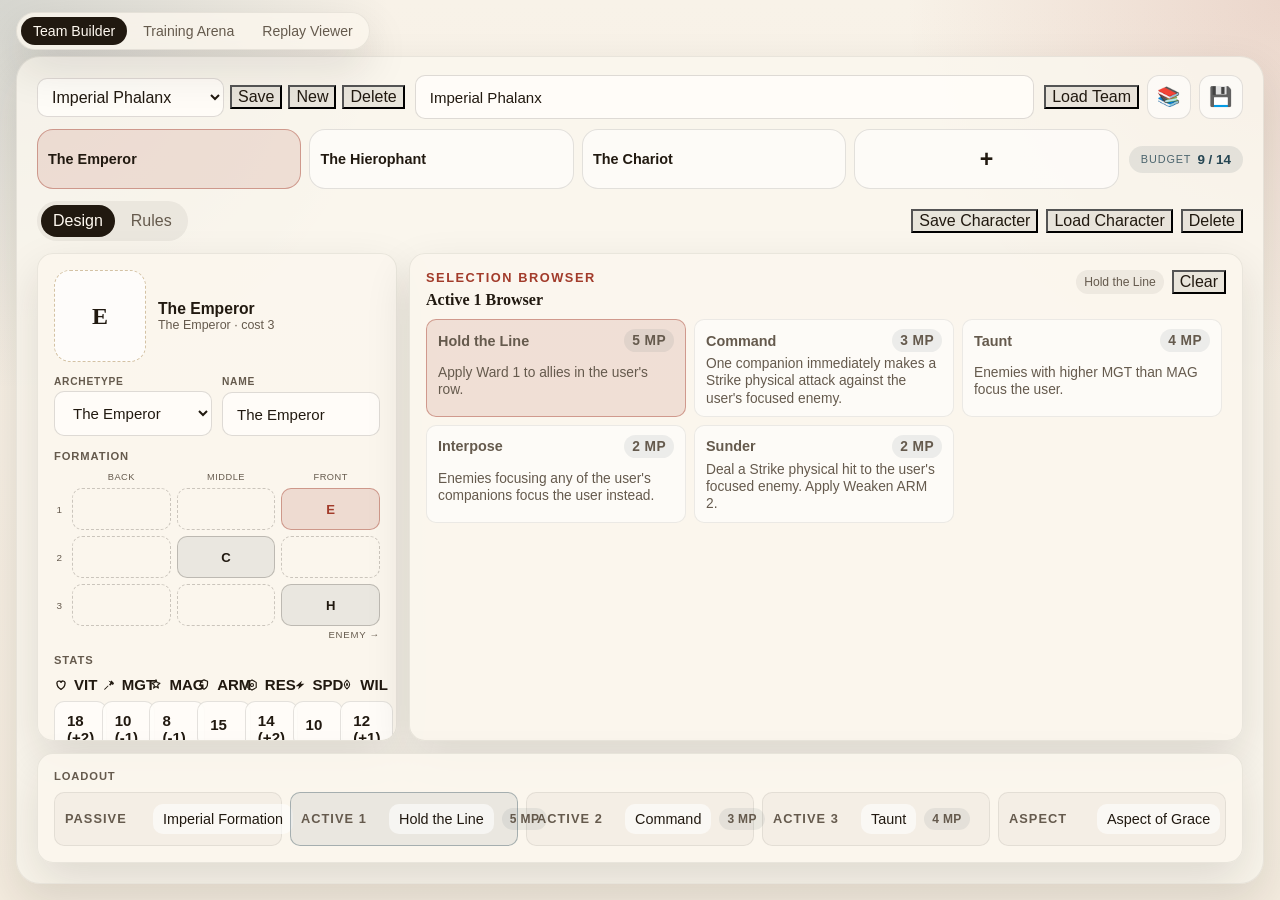
==== commit 911bdd0d: "Arena: team-under-test dropdown + round-robin mode (#6, #7) - #6: the arena's "Test a Team" mode now" ====
--- a/tools/ui/index.html
+++ b/tools/ui/index.html
@@ -49,9 +49,13 @@
             <div class="arena-head">
               <div>
                 <h2 class="arena-title">Training Arena</h2>
-                <p class="arena-sub">Simulate your current team against teams from your roster. Each matchup runs many battles across varied seeds and reports a win rate with a 95% confidence interval.</p>
+                <p class="arena-sub" id="arena-sub">Simulate a team from your roster against the others. Each matchup runs many battles across varied seeds and reports a win rate with a 95% confidence interval.</p>
               </div>
               <div class="arena-controls">
+                <div class="arena-mode" role="group" aria-label="Arena mode">
+                  <button type="button" class="arena-mode-btn is-active" data-arena-mode="test">Test a Team</button>
+                  <button type="button" class="arena-mode-btn" data-arena-mode="roundrobin">Round Robin</button>
+                </div>
                 <label class="arena-runs">Battles each
                   <input id="arena-run-count" type="number" min="1" max="2000" value="50">
                 </label>
--- a/tools/ui/styles.css
+++ b/tools/ui/styles.css
@@ -2729,18 +2729,40 @@
 /* Design tab: identity+loadout on top, persistent browser filling below. */
 .builder-design {
   display: grid;
-  grid-template-columns: minmax(320px, 380px) minmax(0, 1fr);
+  grid-template-columns: minmax(300px, 360px) minmax(0, 1fr);
+  grid-template-rows: minmax(0, 1fr) auto;
+  grid-template-areas:
+    "identity browser"
+    "loadout loadout";
   gap: 12px;
   min-height: 0;
   height: 100%;
 }
-.builder-design-left {
-  display: grid;
-  gap: 12px;
-  align-content: start;
+.builder-identity-card {
+  grid-area: identity;
   min-height: 0;
   overflow: auto;
-  padding-right: 2px;
+}
+.builder-browser-card {
+  grid-area: browser;
+}
+.builder-loadout-card {
+  grid-area: loadout;
+}
+/* Loadout is a horizontal bar across the bottom so it never crowds the stats. */
+.builder-loadout-card .loadout-list {
+  grid-auto-flow: column;
+  grid-auto-columns: minmax(0, 1fr);
+}
+.builder-loadout-card .loadout-slot-description {
+  display: -webkit-box;
+  -webkit-line-clamp: 2;
+  -webkit-box-orient: vertical;
+  overflow: hidden;
+}
+.browser-clear-button[disabled] {
+  opacity: 0.4;
+  cursor: not-allowed;
 }
 .builder-rules {
   display: grid;
@@ -2880,7 +2902,14 @@
 }
 
 @media (max-width: 1080px) {
-  .builder-design,
+  .builder-design {
+    grid-template-columns: 1fr;
+    grid-template-rows: auto auto auto;
+    grid-template-areas:
+      "identity"
+      "browser"
+      "loadout";
+  }
   .builder-rules {
     grid-template-columns: 1fr;
   }
@@ -3050,3 +3079,108 @@
   font-variant-numeric: tabular-nums;
   white-space: nowrap;
 }
+
+/* Arena mode toggle + round robin */
+.arena-mode,
+.arena-view-toggle {
+  display: inline-flex;
+  gap: 2px;
+  padding: 3px;
+  border-radius: 999px;
+  background: rgba(33, 25, 16, 0.06);
+}
+.arena-mode-btn,
+.arena-view-btn {
+  border: 0;
+  border-radius: 999px;
+  background: transparent;
+  color: var(--muted);
+  padding: 5px 12px;
+  font-size: 0.8rem;
+  font-weight: 700;
+  cursor: pointer;
+}
+.arena-mode-btn.is-active,
+.arena-view-btn.is-active {
+  background: var(--ink);
+  color: #fff9f0;
+}
+.arena-attacker-pick {
+  display: inline-flex;
+  align-items: center;
+  gap: 8px;
+}
+.arena-attacker-pick select {
+  border: 1px solid rgba(33, 25, 16, 0.15);
+  border-radius: var(--radius-sm);
+  background: rgba(255, 253, 249, 0.9);
+  color: var(--ink);
+  padding: 8px 10px;
+  min-width: 180px;
+}
+.arena-record {
+  display: flex;
+  align-items: center;
+  justify-content: space-between;
+  gap: 12px;
+  flex-wrap: wrap;
+}
+.arena-rr {
+  display: grid;
+  grid-template-columns: minmax(220px, 280px) minmax(0, 1fr);
+  gap: 14px;
+  align-items: start;
+}
+.arena-rr-title {
+  margin: 0 0 8px;
+  font-size: 0.72rem;
+  text-transform: uppercase;
+  letter-spacing: 0.07em;
+  color: var(--muted);
+}
+.arena-rank {
+  color: var(--muted);
+  font-variant-numeric: tabular-nums;
+}
+.arena-matrix-scroll {
+  overflow: auto;
+}
+.arena-matrix {
+  border-collapse: collapse;
+  font-size: 0.8rem;
+  font-variant-numeric: tabular-nums;
+}
+.arena-matrix th,
+.arena-matrix td {
+  border: 1px solid rgba(33, 25, 16, 0.1);
+  padding: 6px 8px;
+  text-align: center;
+  white-space: nowrap;
+}
+.arena-matrix-row,
+.arena-matrix-col {
+  color: var(--muted);
+  font-size: 0.7rem;
+}
+.arena-matrix-row {
+  background: rgba(251, 247, 238, 0.95);
+  text-align: right;
+}
+.arena-matrix-self {
+  color: rgba(33, 25, 16, 0.3);
+}
+.arena-cell-win {
+  background: rgba(41, 122, 82, 0.14);
+  color: #1f8f57;
+  font-weight: 700;
+}
+.arena-cell-loss {
+  background: rgba(162, 59, 42, 0.12);
+  color: var(--accent);
+}
+
+@media (max-width: 900px) {
+  .arena-rr {
+    grid-template-columns: 1fr;
+  }
+}
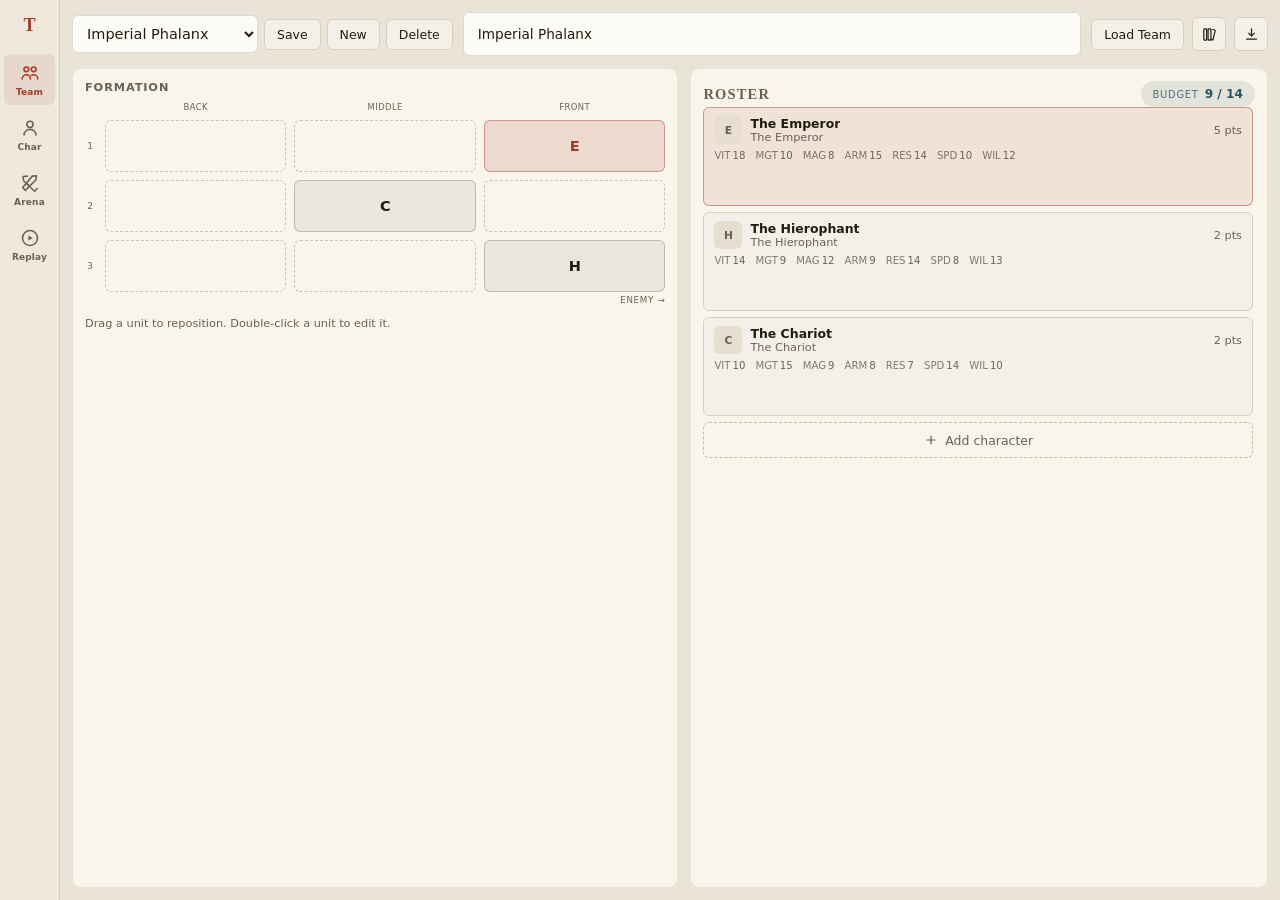
==== commit bcbc2e8d: "UI: app-shell redesign — left rail nav, flat full-bleed shell, tab split, replay sidebar Reworks the" ====
--- a/tools/ui/index.html
+++ b/tools/ui/index.html
@@ -8,164 +8,188 @@
   </head>
   <body>
     <div class="app-shell">
-      <div class="workspace-topline">
-        <nav class="tab-bar" aria-label="Workspace sections">
-          <button class="tab-button is-active" type="button" data-tab-target="team-builder">
-            Team Builder
-          </button>
-          <button class="tab-button" type="button" data-tab-target="arena">
-            Training Arena
-          </button>
-          <button class="tab-button" type="button" data-tab-target="replay-viewer">
-            Replay Viewer
-          </button>
-        </nav>
-
-        <div class="replay-inline-actions" id="replay-inline-actions" aria-label="Replay loading actions">
-          <input id="replay-file-input" class="visually-hidden" type="file" accept=".json,application/json">
-          <button id="replay-file-button" type="button" class="icon-button replay-open-button button-quiet" title="Open replay JSON" aria-label="Open replay JSON">📂</button>
-          <button id="replay-run-button" type="button" class="button-secondary" title="Run the current team vs a sample opponent in the browser engine">⚔ Run Battle</button>
-          <button id="replay-stats-button" type="button" class="button-secondary" title="Post-battle stats for the loaded replay">📊 Stats</button>
-          <button id="replay-demo-button" type="button" class="button-secondary">Load Latest Replay</button>
-        </div>
-      </div>
-
-      <main>
-        <section class="workspace is-active" id="team-builder" aria-label="Team Builder">
-          <div class="team-builder-layout">
-            <section class="panel panel-team" aria-label="Team Builder Editor">
-              <div class="panel-body team-loader-body">
-                <input id="team-file-input" class="visually-hidden" type="file" accept=".json,application/json">
-                <div id="team-editor" class="team-editor-shell">
-                  <div class="board-empty-state">Load a team to edit it here.</div>
+      <nav class="app-rail" aria-label="Workspace sections">
+        <div class="app-rail-mark" aria-hidden="true">T</div>
+        <button class="rail-button is-active" type="button" data-tab-target="team-builder" title="Team (1)">
+          <span class="rail-icon" aria-hidden="true">
+            <svg viewBox="0 0 24 24" fill="none" stroke="currentColor" stroke-width="1.7" stroke-linecap="round" stroke-linejoin="round"><circle cx="8" cy="8" r="2.6"/><circle cx="16" cy="8" r="2.6"/><path d="M3.5 18.5c0-2.6 2-4.5 4.5-4.5s4.5 1.9 4.5 4.5"/><path d="M13.5 14.4c.7-.3 1.5-.4 2.5-.4 2.5 0 4.5 1.9 4.5 4.5"/></svg>
+          </span>
+          <span class="rail-label">Team</span>
+        </button>
+        <button class="rail-button" type="button" data-tab-target="character-builder" title="Character (2)">
+          <span class="rail-icon" aria-hidden="true">
+            <svg viewBox="0 0 24 24" fill="none" stroke="currentColor" stroke-width="1.7" stroke-linecap="round" stroke-linejoin="round"><circle cx="12" cy="8" r="3.4"/><path d="M5.5 19.5c0-3.4 2.9-6 6.5-6s6.5 2.6 6.5 6"/></svg>
+          </span>
+          <span class="rail-label">Char</span>
+        </button>
+        <button class="rail-button" type="button" data-tab-target="arena" title="Arena (3)">
+          <span class="rail-icon" aria-hidden="true">
+            <svg viewBox="0 0 24 24" fill="none" stroke="currentColor" stroke-width="1.7" stroke-linecap="round" stroke-linejoin="round"><path d="M14.5 4.5 19 4l-.5 4.5L7 20l-3-3 10.5-12.5Z"/><path d="m9.5 4.5-5 .5L5 9.5 17 21l3-3"/><path d="m9 13 2 2"/></svg>
+          </span>
+          <span class="rail-label">Arena</span>
+        </button>
+        <button class="rail-button" type="button" data-tab-target="replay-viewer" title="Replay (4)">
+          <span class="rail-icon" aria-hidden="true">
+            <svg viewBox="0 0 24 24" fill="none" stroke="currentColor" stroke-width="1.7" stroke-linecap="round" stroke-linejoin="round"><circle cx="12" cy="12" r="8.2"/><path d="M10.2 9.2 15 12l-4.8 2.8V9.2Z" fill="currentColor" stroke="none"/></svg>
+          </span>
+          <span class="rail-label">Replay</span>
+        </button>
+      </nav>
+
+      <div class="app-content">
+        <main>
+          <section class="workspace is-active" id="team-builder" aria-label="Team Builder">
+            <input id="team-file-input" class="visually-hidden" type="file" accept=".json,application/json">
+            <div id="team-editor" class="team-editor-shell">
+              <div class="board-empty-state">Load a team to edit it here.</div>
+            </div>
+          </section>
+
+          <section class="workspace" id="character-builder" aria-label="Character Builder">
+            <div id="character-editor" class="character-editor-shell">
+              <div class="board-empty-state">Select a character from the Team tab to edit it here.</div>
+            </div>
+          </section>
+
+          <section class="workspace" id="arena" aria-label="Training Arena">
+            <div class="arena-shell">
+              <div class="arena-head">
+                <div>
+                  <h2 class="arena-title">Training Arena</h2>
+                  <p class="arena-sub" id="arena-sub">Simulate a team from your roster against the others. Each matchup runs many battles across varied seeds and reports a win rate with a 95% confidence interval.</p>
+                </div>
+                <div class="arena-controls">
+                  <div class="arena-mode" role="group" aria-label="Arena mode">
+                    <button type="button" class="arena-mode-btn is-active" data-arena-mode="test">Test a Team</button>
+                    <button type="button" class="arena-mode-btn" data-arena-mode="roundrobin">Round Robin</button>
+                  </div>
+                  <label class="arena-runs">Battles each
+                    <input id="arena-run-count" type="number" min="1" max="2000" value="50">
+                  </label>
+                  <button id="arena-fight-button" type="button" class="button-primary">Simulate</button>
                 </div>
               </div>
-            </section>
-          </div>
-        </section>
-
-        <section class="workspace" id="arena" aria-label="Training Arena">
-          <div class="arena-shell">
-            <div class="arena-head">
-              <div>
-                <h2 class="arena-title">Training Arena</h2>
-                <p class="arena-sub" id="arena-sub">Simulate a team from your roster against the others. Each matchup runs many battles across varied seeds and reports a win rate with a 95% confidence interval.</p>
+              <div id="arena-attacker" class="arena-attacker"></div>
+              <div id="arena-foes" class="arena-foes"></div>
+              <div id="arena-progress" class="arena-progress" hidden></div>
+              <div id="arena-record" class="arena-record" aria-live="polite"></div>
+              <div id="arena-results" class="arena-results">
+                <div class="board-empty-state">Pick opponents from your roster and press Simulate.</div>
               </div>
-              <div class="arena-controls">
-                <div class="arena-mode" role="group" aria-label="Arena mode">
-                  <button type="button" class="arena-mode-btn is-active" data-arena-mode="test">Test a Team</button>
-                  <button type="button" class="arena-mode-btn" data-arena-mode="roundrobin">Round Robin</button>
-                </div>
-                <label class="arena-runs">Battles each
-                  <input id="arena-run-count" type="number" min="1" max="2000" value="50">
-                </label>
-                <button id="arena-fight-button" type="button" class="button-secondary">Simulate</button>
-              </div>
-            </div>
-            <div id="arena-attacker" class="arena-attacker"></div>
-            <div id="arena-foes" class="arena-foes"></div>
-            <div id="arena-progress" class="arena-progress" hidden></div>
-            <div id="arena-record" class="arena-record" aria-live="polite"></div>
-            <div id="arena-results" class="arena-results">
-              <div class="board-empty-state">Pick opponents from your roster and press Simulate.</div>
-            </div>
-          </div>
-        </section>
-
-        <section class="workspace" id="replay-viewer" aria-labelledby="replay-viewer-heading">
-          <h2 id="replay-viewer-heading" class="visually-hidden">Replay Viewer</h2>
-          <textarea
-            id="replay-json-input"
-            class="visually-hidden"
-            rows="10"
-            spellcheck="false"
-            placeholder="Replay JSON buffer"
-          ></textarea>
-
-          <div class="replay-stage">
-            <aside class="replay-inspector-col">
-              <section class="replay-side-panel replay-inspector-shell" aria-labelledby="inspector-heading">
-                <div class="replay-side-header">
-                  <h3 id="inspector-heading">Character Detail</h3>
-                </div>
-                <div id="inspector-panel" class="replay-side-body inspector-panel">
-                  <div class="board-empty-state">
-                    click any character to inspect
-                  </div>
-                </div>
+            </div>
+          </section>
+
+          <section class="workspace" id="replay-viewer" aria-labelledby="replay-viewer-heading">
+            <h2 id="replay-viewer-heading" class="visually-hidden">Replay Viewer</h2>
+            <textarea
+              id="replay-json-input"
+              class="visually-hidden"
+              rows="10"
+              spellcheck="false"
+              placeholder="Replay JSON buffer"
+            ></textarea>
+
+            <div class="replay-stage">
+              <aside class="replay-sidebar" id="replay-sidebar">
+                <div class="replay-sidebar-head">
+                  <div class="seg-toggle" role="tablist" aria-label="Sidebar view">
+                    <button type="button" class="seg-button is-active" role="tab" data-replay-side="detail">Detail</button>
+                    <button type="button" class="seg-button" role="tab" data-replay-side="log">Log</button>
+                  </div>
+                  <button type="button" class="icon-button icon-button-sm" id="replay-sidebar-collapse" title="Collapse panel" aria-label="Collapse panel">
+                    <svg viewBox="0 0 24 24" fill="none" stroke="currentColor" stroke-width="1.8" stroke-linecap="round" stroke-linejoin="round"><path d="M14 7 9 12l5 5"/></svg>
+                  </button>
+                </div>
+
+                <div class="replay-sidebar-pane replay-pane-detail is-active" data-replay-pane="detail">
+                  <div id="inspector-panel" class="inspector-panel">
+                    <div class="board-empty-state">click any character to inspect</div>
+                  </div>
+                </div>
+
+                <div class="replay-sidebar-pane replay-pane-log" data-replay-pane="log">
+                  <div class="replay-log-toolbar">
+                    <div class="timeline-filters" role="group" aria-label="Timeline filter">
+                      <button type="button" class="filter-chip is-active" data-timeline-filter="all">All</button>
+                      <button type="button" class="filter-chip" data-timeline-filter="major">Major</button>
+                      <button type="button" class="filter-chip" data-timeline-filter="selected" disabled>Selected</button>
+                    </div>
+                  </div>
+                  <div id="timeline-list" class="timeline-list">
+                    <div class="board-empty-state">Load a replay to view the timeline.</div>
+                  </div>
+                </div>
+              </aside>
+
+              <section class="replay-main">
+                <div class="replay-board-head">
+                  <button type="button" class="icon-button icon-button-sm replay-sidebar-expand" id="replay-sidebar-expand" title="Show panel" aria-label="Show panel" hidden>
+                    <svg viewBox="0 0 24 24" fill="none" stroke="currentColor" stroke-width="1.8" stroke-linecap="round" stroke-linejoin="round"><path d="M10 7l5 5-5 5"/></svg>
+                  </button>
+                  <div class="replay-time-chips">
+                    <span class="replay-chip" id="current-event-tick">Tick 0</span>
+                    <span class="replay-chip replay-chip-step" id="current-event-index">Step 0</span>
+                  </div>
+                  <div class="replay-legend" aria-hidden="true">
+                    <span class="legend-item legend-source">source</span>
+                    <span class="legend-item legend-target">target</span>
+                  </div>
+                  <div class="replay-inline-actions" id="replay-inline-actions" aria-label="Replay loading actions">
+                    <input id="replay-file-input" class="visually-hidden" type="file" accept=".json,application/json">
+                    <button id="replay-file-button" type="button" class="icon-button icon-button-sm" title="Open replay JSON" aria-label="Open replay JSON">
+                      <svg viewBox="0 0 24 24" fill="none" stroke="currentColor" stroke-width="1.7" stroke-linecap="round" stroke-linejoin="round"><path d="M3.5 6.5A1.5 1.5 0 0 1 5 5h4l2 2h6a1.5 1.5 0 0 1 1.5 1.5V17a1.5 1.5 0 0 1-1.5 1.5H5A1.5 1.5 0 0 1 3.5 17V6.5Z"/></svg>
+                    </button>
+                    <button id="replay-run-button" type="button" class="button-secondary button-icon" title="Run the current team vs a sample opponent in the browser engine">
+                      <svg viewBox="0 0 24 24" fill="none" stroke="currentColor" stroke-width="1.7" stroke-linecap="round" stroke-linejoin="round"><path d="M14.5 4.5 19 4l-.5 4.5L7 20l-3-3 10.5-12.5Z"/><path d="m9.5 4.5-5 .5L5 9.5 17 21l3-3"/></svg>
+                      <span>Run Battle</span>
+                    </button>
+                    <button id="replay-stats-button" type="button" class="button-secondary button-icon" title="Post-battle stats for the loaded replay">
+                      <svg viewBox="0 0 24 24" fill="none" stroke="currentColor" stroke-width="1.7" stroke-linecap="round" stroke-linejoin="round"><path d="M5 19V5"/><path d="M5 19h14"/><rect x="8" y="11" width="2.6" height="5" rx="0.5" fill="currentColor" stroke="none"/><rect x="13" y="8" width="2.6" height="8" rx="0.5" fill="currentColor" stroke="none"/></svg>
+                      <span>Stats</span>
+                    </button>
+                    <button id="replay-demo-button" type="button" class="button-secondary">Load Latest Replay</button>
+                  </div>
+                </div>
+
+                <p id="current-event-text" class="replay-narration">
+                  Load a replay and move through events to see the current step here.
+                </p>
+
+                <section class="replay-arena" aria-labelledby="board-heading">
+                  <h3 id="board-heading" class="visually-hidden">Battle Grid</h3>
+                  <div class="arena-team-label arena-team-label-a">your team</div>
+                  <div class="arena-team-label arena-team-label-b">opponent</div>
+                  <div class="arena-depth-label arena-depth-left">back</div>
+                  <div class="arena-depth-label arena-depth-center-left">front</div>
+                  <div class="arena-depth-label arena-depth-center-right">front</div>
+                  <div class="arena-depth-label arena-depth-right">back</div>
+                  <div id="battle-board" class="battle-board"></div>
+                </section>
+
+                <section class="replay-controls-bar" aria-labelledby="playback-heading">
+                  <h3 id="playback-heading" class="visually-hidden">Playback Controls</h3>
+                  <div class="replay-control-buttons" role="group" aria-label="Playback">
+                    <button id="replay-restart-button" type="button" title="Restart" aria-label="Restart" disabled>&#8634;</button>
+                    <button id="replay-previous-button" type="button" disabled>&larr; prev</button>
+                    <button id="replay-play-button" type="button" disabled>&#9654; play</button>
+                    <button id="replay-next-button" type="button" disabled>next &rarr;</button>
+                  </div>
+                  <button id="replay-pause-button" class="visually-hidden" type="button" disabled>Pause</button>
+                  <div class="speed-group" role="group" aria-label="Playback speed">
+                    <button class="speed-button" type="button" data-speed="0.5">0.5x</button>
+                    <button class="speed-button is-active" type="button" data-speed="1">1x</button>
+                    <button class="speed-button" type="button" data-speed="2">2x</button>
+                    <button class="speed-button" type="button" data-speed="4">4x</button>
+                  </div>
+                  <input id="replay-event-slider" class="replay-event-slider" type="range" min="0" max="0" value="0" aria-label="Event index" disabled>
+                  <div class="replay-step-counter" id="replay-event-label">1 / 1</div>
+                  <strong id="replay-tick-display" class="visually-hidden">0</strong>
+                </section>
               </section>
-            </aside>
-
-            <section class="replay-main">
-              <div class="replay-board-head">
-                <div class="replay-time-chips">
-                  <span class="replay-chip" id="current-event-tick">Tick 0</span>
-                  <span class="replay-chip replay-chip-step" id="current-event-index">Step 0</span>
-                </div>
-                <div class="replay-legend" aria-hidden="true">
-                  <span class="legend-item legend-source">source</span>
-                  <span class="legend-item legend-target">target</span>
-                </div>
-              </div>
-
-              <p id="current-event-text" class="replay-narration">
-                Load a replay and move through events to see the current step here.
-              </p>
-
-              <section class="replay-arena" aria-labelledby="board-heading">
-                <h3 id="board-heading" class="visually-hidden">Battle Grid</h3>
-                <div class="arena-team-label arena-team-label-a">your team</div>
-                <div class="arena-team-label arena-team-label-b">opponent</div>
-                <div class="arena-depth-label arena-depth-left">back</div>
-                <div class="arena-depth-label arena-depth-center-left">front</div>
-                <div class="arena-depth-label arena-depth-center-right">front</div>
-                <div class="arena-depth-label arena-depth-right">back</div>
-                <div id="battle-board" class="battle-board"></div>
-              </section>
-
-              <section class="replay-controls-bar" aria-labelledby="playback-heading">
-                <h3 id="playback-heading" class="visually-hidden">Playback Controls</h3>
-                <div class="replay-control-buttons" role="group" aria-label="Playback">
-                  <button id="replay-restart-button" type="button" title="Restart" aria-label="Restart" disabled>&#8634;</button>
-                  <button id="replay-previous-button" type="button" disabled>&larr; prev</button>
-                  <button id="replay-play-button" type="button" disabled>&#9654; play</button>
-                  <button id="replay-next-button" type="button" disabled>next &rarr;</button>
-                </div>
-                <button id="replay-pause-button" class="visually-hidden" type="button" disabled>Pause</button>
-                <div class="speed-group" role="group" aria-label="Playback speed">
-                  <button class="speed-button" type="button" data-speed="0.5">0.5x</button>
-                  <button class="speed-button is-active" type="button" data-speed="1">1x</button>
-                  <button class="speed-button" type="button" data-speed="2">2x</button>
-                  <button class="speed-button" type="button" data-speed="4">4x</button>
-                </div>
-                <input id="replay-event-slider" class="replay-event-slider" type="range" min="0" max="0" value="0" aria-label="Event index" disabled>
-                <div class="replay-step-counter" id="replay-event-label">1 / 1</div>
-                <strong id="replay-tick-display" class="visually-hidden">0</strong>
-              </section>
-            </section>
-
-            <aside class="replay-timeline-col">
-              <section class="replay-side-panel replay-log-shell" aria-labelledby="timeline-heading">
-                <div class="replay-side-header replay-side-header-log">
-                  <h3 id="timeline-heading">Battle Log</h3>
-                  <div class="timeline-filters" role="group" aria-label="Timeline filter">
-                    <button type="button" class="filter-chip is-active" data-timeline-filter="all">All</button>
-                    <button type="button" class="filter-chip" data-timeline-filter="major">Major</button>
-                    <button type="button" class="filter-chip" data-timeline-filter="selected" disabled>Selected</button>
-                  </div>
-                </div>
-                <div class="replay-side-body timeline-panel-body">
-                  <div id="timeline-list" class="timeline-list">
-                    <div class="board-empty-state">
-                      Load a replay to view the timeline.
-                    </div>
-                  </div>
-                </div>
-              </section>
-            </aside>
-          </div>
-        </section>
-      </main>
+            </div>
+          </section>
+        </main>
+      </div>
     </div>
 
     <div id="stats-overlay" class="stats-overlay" hidden>
--- a/tools/ui/styles.css
+++ b/tools/ui/styles.css
@@ -1,23 +1,70 @@
 :root {
-  --bg: #f4ecdf;
-  --surface: #fbf7ee;
-  --surface-strong: #f1e5d0;
-  --ink: #211910;
-  --muted: #655a4d;
-  --line: #d4c2a4;
+  /* Calm neutral-warm palette. */
+  --bg: #e9e3d8;
+  --surface: #f5f0e7;
+  --surface-2: #efe9dd;
+  --surface-strong: #e6decf;
+  --ink: #221b12;
+  --muted: #6b6053;
+  --line: #d9cfbd;
+  --line-strong: #c9bca5;
   --accent: #a23b2a;
-  --accent-2: #264653;
+  --accent-2: #2b5566;
   --accent-soft: rgba(162, 59, 42, 0.1);
-  --shadow: 0 18px 45px rgba(33, 25, 16, 0.12);
-  --radius-lg: 24px;
-  --radius-md: 16px;
-  --radius-sm: 10px;
+  /* Flat by default: cards have no drop shadow; only overlays float. */
+  --shadow: none;
+  --shadow-overlay: 0 18px 48px rgba(33, 25, 16, 0.22);
+  /* Radii — tighter than before for a denser, tool-like feel. */
+  --radius-lg: 12px;
+  --radius-md: 9px;
+  --radius-sm: 6px;
+  /* Spacing scale (4px base) — use instead of ad-hoc px. */
+  --s-1: 4px;
+  --s-2: 8px;
+  --s-3: 12px;
+  --s-4: 16px;
+  --s-5: 24px;
+  /* Type scale (rem, relative to the denser root font-size below). */
+  --text-xs: 0.78rem;
+  --text-sm: 0.86rem;
+  --text-md: 1rem;
+  --text-lg: 1.15rem;
+  --text-xl: 1.4rem;
+  /* Serif reserved for the wordmark; sans system stack for all UI. */
   --font-display: "Georgia", "Times New Roman", serif;
-  --font-body: "Trebuchet MS", "Segoe UI", sans-serif;
+  --font-body: system-ui, -apple-system, "Segoe UI", Roboto, "Helvetica Neue", Arial, sans-serif;
+  --rail-w: 60px;
+}
+
+html {
+  /* Denser base so more fits on laptop screens; fluid across widths. */
+  font-size: clamp(12.5px, 0.45vw + 9px, 14.5px);
 }
 
 * {
   box-sizing: border-box;
+}
+
+/* Author display rules otherwise override the UA [hidden] behavior. */
+[hidden] {
+  display: none !important;
+}
+
+/* Thin, unobtrusive scrollbars throughout. */
+* {
+  scrollbar-width: thin;
+  scrollbar-color: rgba(33, 25, 16, 0.22) transparent;
+}
+::-webkit-scrollbar {
+  width: 9px;
+  height: 9px;
+}
+::-webkit-scrollbar-thumb {
+  background: rgba(33, 25, 16, 0.2);
+  border-radius: 999px;
+}
+::-webkit-scrollbar-track {
+  background: transparent;
 }
 
 .visually-hidden {
@@ -35,10 +82,7 @@
 body {
   margin: 0;
   min-height: 100vh;
-  background:
-    radial-gradient(circle at top left, rgba(38, 70, 83, 0.16), transparent 25%),
-    radial-gradient(circle at top right, rgba(162, 59, 42, 0.15), transparent 24%),
-    linear-gradient(180deg, #f8f2e8 0%, var(--bg) 100%);
+  background: var(--bg);
   color: var(--ink);
   font-family: var(--font-body);
   overflow: hidden;
@@ -51,19 +95,108 @@
   font: inherit;
 }
 
+/* Full-bleed app: left rail + content column, edge to edge. */
 .app-shell {
-  width: min(1500px, calc(100% - 32px));
-  margin: 0 auto;
-  padding: 12px 0 16px;
-  height: 100vh;
-  display: grid;
-  grid-template-rows: auto minmax(0, 1fr);
+  width: 100%;
+  margin: 0;
+  padding: 0;
+  height: 100dvh;
+  min-height: 0;
+  display: grid;
+  grid-template-columns: var(--rail-w) minmax(0, 1fr);
+}
+
+.app-content {
+  min-width: 0;
+  min-height: 0;
+  height: 100dvh;
+  display: grid;
+  grid-template-rows: minmax(0, 1fr);
+  padding: var(--s-3);
 }
 
 main {
   display: grid;
   min-height: 0;
   height: 100%;
+}
+
+/* ===== Left navigation rail ===== */
+.app-rail {
+  display: flex;
+  flex-direction: column;
+  align-items: stretch;
+  gap: var(--s-1);
+  height: 100dvh;
+  padding: var(--s-2) var(--s-1);
+  background: var(--surface-2);
+  border-right: 1px solid var(--line);
+}
+
+.app-rail-mark {
+  display: grid;
+  place-items: center;
+  height: 34px;
+  margin-bottom: var(--s-2);
+  font-family: var(--font-display);
+  font-size: 1.25rem;
+  font-weight: 700;
+  color: var(--accent);
+}
+
+.rail-button {
+  display: grid;
+  justify-items: center;
+  gap: 3px;
+  padding: 8px 2px;
+  border: 0;
+  border-radius: var(--radius-sm);
+  background: transparent;
+  color: var(--muted);
+  cursor: pointer;
+  transition: background-color 120ms ease, color 120ms ease;
+}
+
+.rail-button:hover {
+  background: rgba(33, 25, 16, 0.05);
+  color: var(--ink);
+}
+
+.rail-button.is-active {
+  background: var(--accent-soft);
+  color: var(--accent);
+}
+
+.rail-icon {
+  display: grid;
+  place-items: center;
+  width: 22px;
+  height: 22px;
+}
+
+.rail-icon svg {
+  width: 22px;
+  height: 22px;
+}
+
+.rail-label {
+  font-size: 0.62rem;
+  font-weight: 700;
+  letter-spacing: 0.02em;
+}
+
+.rail-button:focus-visible {
+  outline: 2px solid var(--ink);
+  outline-offset: 2px;
+}
+
+@media (max-width: 720px) {
+  :root {
+    --rail-w: 48px;
+  }
+  .rail-label {
+    display: none;
+  }
 }
 
 .app-header {
@@ -108,14 +241,14 @@
 
 .tab-bar {
   display: inline-flex;
-  gap: 4px;
-  padding: 4px;
+  gap: var(--s-1);
+  padding: 3px;
   border: 1px solid rgba(33, 25, 16, 0.08);
   border-radius: 999px;
   background: rgba(251, 247, 238, 0.78);
   backdrop-filter: blur(12px);
   box-shadow: var(--shadow);
-  margin-bottom: 14px;
+  margin-bottom: 0;
 }
 
 .workspace-topline .tab-bar {
@@ -159,16 +292,18 @@
 
 .workspace {
   display: none;
-  animation: fade-in 180ms ease;
 }
 
 .workspace.is-active {
   display: block;
   min-height: 0;
-}
-
-#team-builder.is-active {
   height: 100%;
+}
+
+#team-builder.is-active,
+#character-builder.is-active {
+  display: grid;
+  grid-template-rows: minmax(0, 1fr);
 }
 
 #replay-viewer.is-active {
@@ -258,14 +393,14 @@
   display: flex;
   justify-content: space-between;
   align-items: end;
-  gap: 12px;
-  padding: 18px 20px 14px;
+  gap: var(--s-3);
+  padding: var(--s-3) var(--s-4) var(--s-2);
   border-bottom: 1px solid rgba(33, 25, 16, 0.08);
   background: linear-gradient(180deg, rgba(255, 255, 255, 0.42), rgba(255, 255, 255, 0));
 }
 
 .panel-body {
-  padding: 18px 20px 20px;
+  padding: var(--s-3) var(--s-4);
 }
 
 .collapsible-panel summary {
@@ -389,13 +524,14 @@
 .derived-stat-value {
   display: flex;
   align-items: center;
-  min-height: 46px;
-  padding: 10px 12px;
+  min-height: 28px;
+  padding: var(--s-1) var(--s-2);
   border: 1px solid rgba(33, 25, 16, 0.12);
   border-radius: var(--radius-sm);
   background: rgba(255, 253, 249, 0.9);
   color: var(--ink);
   font-weight: 700;
+  font-size: var(--text-sm);
 }
 
 .button-row {
@@ -451,12 +587,12 @@
 .character-slot-card,
 .character-slot-add {
   width: 100%;
-  min-height: 60px;
+  min-height: 38px;
   border: 1px solid rgba(33, 25, 16, 0.12);
-  border-radius: var(--radius-md);
+  border-radius: var(--radius-sm);
   background: rgba(255, 255, 255, 0.58);
   color: var(--ink);
-  padding: 8px 10px;
+  padding: var(--s-1) var(--s-2);
   text-align: left;
   cursor: pointer;
 }
@@ -571,13 +707,13 @@
 .portrait-placeholder {
   display: grid;
   place-items: center;
-  width: 92px;
+  width: 44px;
   aspect-ratio: 1;
-  border-radius: var(--radius-md);
+  border-radius: var(--radius-sm);
   background: rgba(255, 255, 255, 0.7);
   border: 1px dashed var(--line);
   font-family: var(--font-display);
-  font-size: 1.5rem;
+  font-size: var(--text-lg);
   font-weight: 700;
 }
 
@@ -591,9 +727,9 @@
 .loadout-slot {
   display: flex;
   align-items: center;
-  gap: 10px;
+  gap: var(--s-2);
   width: 100%;
-  padding: 9px 10px;
+  padding: var(--s-2);
   border-radius: var(--radius-sm);
   border: 1px solid rgba(33, 25, 16, 0.08);
   background: rgba(33, 25, 16, 0.03);
@@ -768,9 +904,9 @@
 
 .selection-browser-entry {
   display: grid;
-  gap: 3px;
+  gap: 2px;
   width: 100%;
-  padding: 9px 11px;
+  padding: var(--s-2);
   border: 1px solid rgba(33, 25, 16, 0.08);
   border-radius: var(--radius-sm);
   background: rgba(255, 255, 255, 0.55);
@@ -1623,8 +1759,8 @@
 
 .replay-stage {
   display: grid;
-  grid-template-columns: 280px minmax(0, 1fr) 340px;
-  gap: 12px;
+  grid-template-columns: clamp(200px, 20vw, 280px) minmax(0, 1fr) clamp(240px, 24vw, 340px);
+  gap: var(--s-2);
   min-height: 0;
   height: 100%;
 }
@@ -1703,7 +1839,7 @@
 }
 
 .replay-side-header {
-  padding: 10px 12px;
+  padding: var(--s-2) var(--s-3);
   border-bottom: 1px solid rgba(33, 25, 16, 0.08);
 }
 
@@ -1716,7 +1852,7 @@
 }
 
 .replay-side-body {
-  padding: 10px;
+  padding: var(--s-2);
   min-height: 0;
   overflow: hidden;
 }
@@ -2777,18 +2913,18 @@
   border-radius: var(--radius-md);
   background: rgba(251, 247, 238, 0.9);
   box-shadow: var(--shadow);
-  padding: 16px;
+  padding: var(--s-3);
   min-height: 0;
 }
 .builder-card-title {
-  margin: 0 0 10px;
-  font-size: 0.7rem;
+  margin: 0 0 var(--s-2);
+  font-size: var(--text-xs);
   letter-spacing: 0.08em;
   text-transform: uppercase;
   color: var(--muted);
 }
 .builder-card-title:not(:first-child) {
-  margin-top: 14px;
+  margin-top: var(--s-3);
 }
 
 /* The browser card and rules panes scroll internally and fill the void. */
@@ -2810,21 +2946,21 @@
 .identity-head {
   display: flex;
   align-items: center;
-  gap: 12px;
-  margin-bottom: 14px;
+  gap: var(--s-2);
+  margin-bottom: var(--s-2);
 }
 .identity-name {
   font-weight: 700;
-  font-size: 0.98rem;
+  font-size: var(--text-md);
 }
 .identity-sub {
-  font-size: 0.78rem;
+  font-size: var(--text-xs);
   color: var(--muted);
 }
 .identity-fields {
   display: grid;
   grid-template-columns: 1fr 1fr;
-  gap: 10px;
+  gap: var(--s-2);
 }
 
 .formation-wrap {
@@ -2864,13 +3000,13 @@
   text-align: right;
 }
 .formation-cell {
-  min-height: 42px;
+  min-height: 30px;
   border: 1px dashed rgba(33, 25, 16, 0.22);
-  border-radius: 10px;
+  border-radius: var(--radius-sm);
   background: transparent;
   color: var(--muted);
   font-weight: 700;
-  font-size: 0.82rem;
+  font-size: var(--text-sm);
   cursor: pointer;
   touch-action: none;
 }
@@ -3184,3 +3320,508 @@
     grid-template-columns: 1fr;
   }
 }
+
+/* =====================================================================
+   App-shell redesign: flat surfaces, rail nav, tab split, replay sidebar
+   ===================================================================== */
+
+/* Inline line-icon helper used across buttons and chips. */
+.ui-icon {
+  display: inline-grid;
+  place-items: center;
+  width: 16px;
+  height: 16px;
+}
+.ui-icon svg {
+  width: 100%;
+  height: 100%;
+  display: block;
+}
+
+/* Flat, neutral buttons. Accent reserved for primary/semantic. */
+.button-quiet,
+.button-secondary,
+.button-primary {
+  display: inline-flex;
+  align-items: center;
+  gap: 6px;
+  border: 1px solid var(--line);
+  border-radius: var(--radius-sm);
+  background: var(--surface);
+  color: var(--ink);
+  padding: 7px 12px;
+  font-size: var(--text-sm);
+  cursor: pointer;
+}
+.button-quiet:hover:not(:disabled),
+.button-secondary:hover:not(:disabled),
+.button-primary:hover:not(:disabled) {
+  background: var(--surface-strong);
+}
+.button-primary {
+  background: var(--accent);
+  color: #fff7ef;
+  border-color: transparent;
+  font-weight: 700;
+}
+.button-primary:hover:not(:disabled) {
+  background: #b14334;
+}
+.button-quiet:disabled,
+.button-secondary:disabled,
+.button-primary:disabled {
+  opacity: 0.55;
+  cursor: not-allowed;
+}
+.button-icon .ui-icon,
+.button-icon svg {
+  width: 15px;
+  height: 15px;
+}
+
+/* Flat icon buttons (no translucency, hairline border). */
+.icon-button {
+  width: 34px;
+  height: 34px;
+  border-radius: var(--radius-sm);
+  border: 1px solid var(--line);
+  background: var(--surface);
+  font-size: 1rem;
+}
+.icon-button:hover:not(:disabled) {
+  background: var(--surface-strong);
+  border-color: var(--line-strong);
+}
+.icon-button-sm {
+  width: 30px;
+  height: 30px;
+}
+.icon-button .ui-icon {
+  width: 17px;
+  height: 17px;
+}
+
+/* Kill remaining decorative gradients for a flat surface look. */
+.panel-header,
+.portrait-card,
+.status-panel,
+.team-board,
+.team-board-a .grid-cell-occupied,
+.team-board-b .grid-cell-occupied {
+  background: var(--surface);
+}
+.portrait-placeholder {
+  border: 1px solid var(--line);
+  background: var(--surface-strong);
+}
+
+/* ===== Team tab ===== */
+.team-tab {
+  display: grid;
+  grid-template-rows: auto minmax(0, 1fr);
+  gap: var(--s-3);
+  height: 100%;
+  min-height: 0;
+}
+.team-tab-body {
+  display: grid;
+  grid-template-columns: minmax(340px, 1.05fr) minmax(0, 1fr);
+  gap: var(--s-3);
+  min-height: 0;
+}
+.team-formation-card {
+  align-content: start;
+}
+.team-formation-card .formation-grid {
+  gap: 8px;
+}
+.team-formation-card .formation-cell {
+  min-height: 52px;
+  font-size: var(--text-md);
+}
+.formation-hint {
+  margin: var(--s-3) 0 0;
+  color: var(--muted);
+  font-size: var(--text-xs);
+}
+.team-roster-card {
+  display: grid;
+  grid-template-rows: auto minmax(0, 1fr);
+  min-height: 0;
+  overflow: hidden;
+}
+.team-roster-head {
+  align-items: center;
+}
+.roster-list {
+  display: grid;
+  gap: 6px;
+  align-content: start;
+  overflow: auto;
+  min-height: 0;
+  padding-right: 2px;
+}
+.roster-row {
+  display: grid;
+  gap: 6px;
+  padding: 8px 10px;
+  border: 1px solid var(--line);
+  border-radius: var(--radius-sm);
+  background: var(--surface);
+  cursor: pointer;
+}
+.roster-row:hover {
+  border-color: var(--line-strong);
+  background: var(--surface-strong);
+}
+.roster-row.is-selected {
+  border-color: rgba(162, 59, 42, 0.45);
+  background: var(--accent-soft);
+}
+.roster-row-main {
+  display: flex;
+  align-items: center;
+  gap: 8px;
+}
+.roster-portrait {
+  display: grid;
+  place-items: center;
+  width: 28px;
+  height: 28px;
+  border-radius: var(--radius-sm);
+  background: var(--surface-strong);
+  color: var(--muted);
+  font-weight: 700;
+  font-size: 0.74rem;
+  flex: 0 0 auto;
+}
+.roster-id {
+  display: grid;
+  min-width: 0;
+}
+.roster-name {
+  font-weight: 700;
+  font-size: var(--text-sm);
+  overflow: hidden;
+  text-overflow: ellipsis;
+  white-space: nowrap;
+}
+.roster-archetype {
+  color: var(--muted);
+  font-size: var(--text-xs);
+}
+.roster-cost {
+  margin-left: auto;
+  color: var(--muted);
+  font-size: var(--text-xs);
+  font-variant-numeric: tabular-nums;
+  white-space: nowrap;
+}
+.roster-stats {
+  display: flex;
+  flex-wrap: wrap;
+  gap: 4px 10px;
+  font-size: 0.7rem;
+  color: var(--muted);
+  font-variant-numeric: tabular-nums;
+}
+.roster-stat-key {
+  color: var(--ink);
+  opacity: 0.55;
+  margin-right: 2px;
+}
+.roster-row-actions {
+  display: flex;
+  gap: 4px;
+  justify-content: flex-end;
+}
+/* Hover-reveal secondary actions on roster rows. */
+.roster-row .row-action {
+  opacity: 0;
+  transition: opacity 120ms ease;
+}
+.roster-row:hover .row-action,
+.roster-row:focus-within .row-action {
+  opacity: 1;
+}
+.row-action-danger:hover {
+  color: var(--accent);
+  border-color: rgba(162, 59, 42, 0.4);
+}
+.roster-add {
+  display: flex;
+  align-items: center;
+  gap: 6px;
+  justify-content: center;
+  padding: 9px;
+  border: 1px dashed var(--line-strong);
+  border-radius: var(--radius-sm);
+  background: transparent;
+  color: var(--muted);
+  font-size: var(--text-sm);
+  cursor: pointer;
+}
+.roster-add:hover {
+  border-color: var(--accent);
+  color: var(--accent);
+}
+
+/* ===== Character tab ===== */
+.character-editor-shell,
+.character-tab {
+  min-height: 0;
+  height: 100%;
+}
+.character-tab {
+  display: grid;
+  grid-template-rows: auto minmax(0, 1fr);
+  gap: var(--s-3);
+}
+.character-chip-row .character-slot-strip {
+  grid-template-columns: repeat(4, minmax(0, 1fr));
+}
+
+/* ===== Loadout color + icon chips (no text labels) ===== */
+.builder-loadout-card .loadout-list {
+  grid-auto-flow: column;
+  grid-auto-columns: minmax(0, 1fr);
+  gap: 8px;
+}
+.loadout-slot {
+  display: flex;
+  align-items: center;
+  gap: 8px;
+  width: 100%;
+  padding: 8px 10px;
+  border: 1px solid var(--line);
+  border-left: 3px solid var(--line-strong);
+  border-radius: var(--radius-sm);
+  background: var(--surface);
+  text-align: left;
+  cursor: pointer;
+}
+.loadout-slot:hover {
+  background: var(--surface-strong);
+}
+.loadout-slot.is-selected {
+  border-color: var(--line-strong);
+  outline: 2px solid rgba(43, 85, 102, 0.4);
+  outline-offset: -1px;
+}
+.loadout-slot.is-empty .loadout-slot-name {
+  color: var(--muted);
+  font-style: italic;
+}
+.loadout-chip-icon {
+  display: inline-grid;
+  place-items: center;
+  width: 22px;
+  height: 22px;
+  border-radius: var(--radius-sm);
+  flex: 0 0 auto;
+}
+.loadout-chip-icon svg {
+  width: 14px;
+  height: 14px;
+}
+/* Semantic loadout colors: passive=teal, active=red, aspect=amber. */
+.loadout-slot-passive {
+  border-left-color: #2c8a7a;
+}
+.loadout-chip-icon-passive {
+  background: rgba(44, 138, 122, 0.16);
+  color: #1f6e60;
+}
+.loadout-slot-active {
+  border-left-color: #b14334;
+}
+.loadout-chip-icon-active {
+  background: rgba(177, 67, 52, 0.16);
+  color: var(--accent);
+}
+.loadout-slot-aspect {
+  border-left-color: #c79321;
+}
+.loadout-chip-icon-aspect {
+  background: rgba(199, 147, 33, 0.18);
+  color: #9a7311;
+}
+.loadout-slot-name {
+  flex: 1 1 auto;
+  min-width: 0;
+  font-size: var(--text-sm);
+  font-weight: 600;
+  overflow: hidden;
+  text-overflow: ellipsis;
+  white-space: nowrap;
+}
+.loadout-slot-cost {
+  flex: 0 0 auto;
+  color: var(--muted);
+  font-size: 0.72rem;
+  font-weight: 700;
+  font-variant-numeric: tabular-nums;
+}
+.loadout-slot-cost-unit {
+  margin-left: 2px;
+  opacity: 0.7;
+}
+
+/* ===== Selection browser role chip ===== */
+.browser-header {
+  align-items: center;
+}
+.role-chip {
+  display: inline-flex;
+  align-items: center;
+  gap: 6px;
+  padding: 4px 10px;
+  border-radius: 999px;
+  font-size: 0.74rem;
+  font-weight: 700;
+  letter-spacing: 0.04em;
+  text-transform: uppercase;
+}
+.role-chip-icon {
+  display: inline-grid;
+  place-items: center;
+  width: 14px;
+  height: 14px;
+}
+.role-chip-icon svg {
+  width: 14px;
+  height: 14px;
+}
+.role-chip-passive {
+  background: rgba(44, 138, 122, 0.16);
+  color: #1f6e60;
+}
+.role-chip-active {
+  background: rgba(177, 67, 52, 0.16);
+  color: var(--accent);
+}
+.role-chip-aspect {
+  background: rgba(199, 147, 33, 0.18);
+  color: #9a7311;
+}
+
+/* ===== Replay viewer: collapsible left sidebar + 2-column stage ===== */
+.replay-stage {
+  display: flex;
+  gap: var(--s-2);
+  min-height: 0;
+  height: 100%;
+}
+.replay-sidebar {
+  flex: 0 0 clamp(230px, 23vw, 320px);
+  display: flex;
+  flex-direction: column;
+  min-height: 0;
+  border: 1px solid var(--line);
+  border-radius: var(--radius-md);
+  background: var(--surface);
+  overflow: hidden;
+}
+.replay-sidebar.is-collapsed {
+  display: none;
+}
+.replay-sidebar-head {
+  display: flex;
+  align-items: center;
+  justify-content: space-between;
+  gap: var(--s-2);
+  padding: var(--s-2);
+  border-bottom: 1px solid var(--line);
+}
+.replay-sidebar-pane {
+  display: none;
+  flex: 1 1 0;
+  min-height: 0;
+}
+.replay-sidebar-pane.is-active {
+  display: flex;
+  flex-direction: column;
+}
+.replay-pane-detail .inspector-panel {
+  flex: 1 1 0;
+  min-height: 0;
+  overflow: auto;
+  padding: var(--s-2);
+}
+.replay-log-toolbar {
+  padding: var(--s-2);
+  border-bottom: 1px solid var(--line);
+}
+.replay-pane-log .timeline-list {
+  flex: 1 1 0;
+  min-height: 0;
+  height: auto;
+  overflow: auto;
+}
+
+/* Segmented Detail/Log toggle. */
+.seg-toggle {
+  display: inline-flex;
+  gap: 2px;
+  padding: 2px;
+  border-radius: var(--radius-sm);
+  background: rgba(33, 25, 16, 0.06);
+}
+.seg-button {
+  border: 0;
+  border-radius: 4px;
+  background: transparent;
+  color: var(--muted);
+  padding: 4px 12px;
+  font-size: var(--text-xs);
+  font-weight: 700;
+  cursor: pointer;
+}
+.seg-button.is-active {
+  background: var(--surface);
+  color: var(--ink);
+  box-shadow: 0 1px 2px rgba(33, 25, 16, 0.12);
+}
+
+/* Replay inline actions live in the board head and are always visible. */
+.replay-inline-actions {
+  display: inline-flex;
+  align-items: center;
+  gap: 6px;
+  margin-left: auto;
+}
+.replay-board-head {
+  flex-wrap: wrap;
+}
+.replay-sidebar-expand {
+  flex: 0 0 auto;
+}
+
+/* Flat replay surfaces with hairline borders (shadows removed globally). */
+.replay-narration,
+.replay-controls-bar {
+  border: 1px solid var(--line);
+  background: var(--surface);
+}
+
+/* Overlays/modals are the only floating surfaces. */
+.stats-modal {
+  box-shadow: var(--shadow-overlay);
+}
+
+@media (max-width: 1080px) {
+  .team-tab-body {
+    grid-template-columns: 1fr;
+    grid-template-rows: auto minmax(0, 1fr);
+  }
+}
+
+@media (max-width: 900px) {
+  .replay-stage {
+    flex-direction: column;
+  }
+  .replay-sidebar {
+    flex: 0 0 auto;
+    max-height: 40vh;
+  }
+}
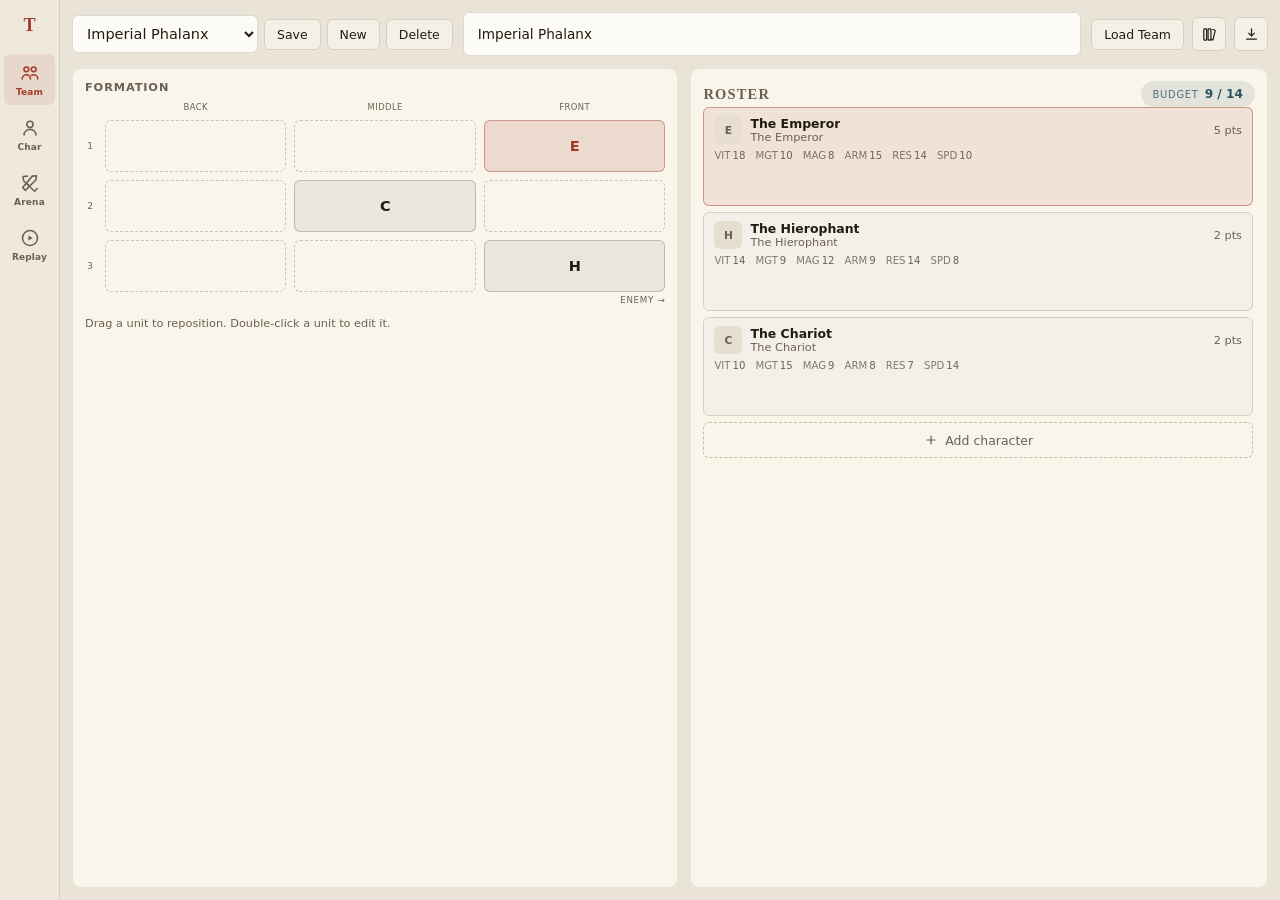
==== commit 8bb7c9ac: "Replay board FX (PR2): physical/magical color, prominence, synthesized sound Engine: damage events n" ====
--- a/tools/ui/index.html
+++ b/tools/ui/index.html
@@ -109,11 +109,11 @@
 
                 <div class="replay-sidebar-pane replay-pane-log" data-replay-pane="log">
                   <div class="replay-log-toolbar">
-                    <div class="timeline-filters" role="group" aria-label="Timeline filter">
-                      <button type="button" class="filter-chip is-active" data-timeline-filter="all">All</button>
-                      <button type="button" class="filter-chip" data-timeline-filter="major">Major</button>
-                      <button type="button" class="filter-chip" data-timeline-filter="selected" disabled>Selected</button>
+                    <div class="seg-toggle" role="group" aria-label="Log detail">
+                      <button type="button" class="seg-button is-active" data-log-mode="story">Story</button>
+                      <button type="button" class="seg-button" data-log-mode="detailed">Detailed</button>
                     </div>
+                    <button type="button" class="filter-chip" data-log-focus disabled title="Show only beats involving the selected unit">Focus</button>
                   </div>
                   <div id="timeline-list" class="timeline-list">
                     <div class="board-empty-state">Load a replay to view the timeline.</div>
@@ -131,8 +131,9 @@
                     <span class="replay-chip replay-chip-step" id="current-event-index">Step 0</span>
                   </div>
                   <div class="replay-legend" aria-hidden="true">
-                    <span class="legend-item legend-source">source</span>
-                    <span class="legend-item legend-target">target</span>
+                    <span class="legend-item legend-phys">physical</span>
+                    <span class="legend-item legend-mag">magical</span>
+                    <span class="legend-item legend-heal">heal/buff</span>
                   </div>
                   <div class="replay-inline-actions" id="replay-inline-actions" aria-label="Replay loading actions">
                     <input id="replay-file-input" class="visually-hidden" type="file" accept=".json,application/json">
@@ -164,6 +165,8 @@
                   <div class="arena-depth-label arena-depth-center-right">front</div>
                   <div class="arena-depth-label arena-depth-right">back</div>
                   <div id="battle-board" class="battle-board"></div>
+                  <svg class="board-fx" id="board-fx" aria-hidden="true"></svg>
+                  <div class="board-popups" id="board-popups" aria-hidden="true"></div>
                 </section>
 
                 <section class="replay-controls-bar" aria-labelledby="playback-heading">
@@ -183,6 +186,10 @@
                   </div>
                   <input id="replay-event-slider" class="replay-event-slider" type="range" min="0" max="0" value="0" aria-label="Event index" disabled>
                   <div class="replay-step-counter" id="replay-event-label">1 / 1</div>
+                  <button id="replay-sound-toggle" type="button" class="icon-button icon-button-sm" title="Mute sound" aria-label="Mute sound" aria-pressed="false">
+                    <svg class="sound-on" viewBox="0 0 24 24" fill="none" stroke="currentColor" stroke-width="1.7" stroke-linecap="round" stroke-linejoin="round"><path d="M4 9.5h3l4-3.5v12l-4-3.5H4z" fill="currentColor" stroke="none"/><path d="M15.5 8.5a4 4 0 0 1 0 7M17.8 6a7 7 0 0 1 0 12"/></svg>
+                    <svg class="sound-off" viewBox="0 0 24 24" fill="none" stroke="currentColor" stroke-width="1.7" stroke-linecap="round" stroke-linejoin="round" hidden><path d="M4 9.5h3l4-3.5v12l-4-3.5H4z" fill="currentColor" stroke="none"/><path d="m15.5 9.5 5 5M20.5 9.5l-5 5"/></svg>
+                  </button>
                   <strong id="replay-tick-display" class="visually-hidden">0</strong>
                 </section>
               </section>
--- a/tools/ui/styles.css
+++ b/tools/ui/styles.css
@@ -203,14 +203,6 @@
   margin-bottom: 14px;
 }
 
-.workspace-topline {
-  display: flex;
-  align-items: center;
-  justify-content: space-between;
-  gap: 12px;
-  margin-bottom: 6px;
-}
-
 .eyebrow,
 .panel-kicker {
   margin: 0 0 6px;
@@ -237,57 +229,6 @@
 .tick-placeholder span {
   margin: 0;
   color: var(--muted);
-}
-
-.tab-bar {
-  display: inline-flex;
-  gap: var(--s-1);
-  padding: 3px;
-  border: 1px solid rgba(33, 25, 16, 0.08);
-  border-radius: 999px;
-  background: rgba(251, 247, 238, 0.78);
-  backdrop-filter: blur(12px);
-  box-shadow: var(--shadow);
-  margin-bottom: 0;
-}
-
-.workspace-topline .tab-bar {
-  margin-bottom: 0;
-}
-
-.replay-inline-actions {
-  display: none;
-  align-items: center;
-  gap: 6px;
-}
-
-.replay-inline-actions.is-visible {
-  display: inline-flex;
-}
-
-.replay-inline-actions button {
-  padding: 6px 10px;
-  font-size: 0.88rem;
-}
-
-.tab-button {
-  border: 0;
-  border-radius: 999px;
-  background: transparent;
-  color: var(--muted);
-  padding: 6px 12px;
-  cursor: pointer;
-  transition: background-color 140ms ease, color 140ms ease, transform 140ms ease;
-  font-size: 0.88rem;
-}
-
-.tab-button:hover {
-  transform: translateY(-1px);
-}
-
-.tab-button.is-active {
-  background: var(--ink);
-  color: #fff9f0;
 }
 
 .workspace {
@@ -367,20 +308,6 @@
   padding-bottom: 16px;
 }
 
-.replay-layout {
-  display: grid;
-  grid-template-columns: minmax(0, 1fr);
-  gap: 18px;
-  margin-bottom: 18px;
-}
-
-.replay-detail-layout {
-  display: grid;
-  grid-template-columns: minmax(300px, 420px) minmax(0, 1fr);
-  gap: 18px;
-  margin-bottom: 18px;
-}
-
 .panel {
   border: 1px solid rgba(33, 25, 16, 0.08);
   border-radius: var(--radius-lg);
@@ -551,18 +478,6 @@
 .condition-editor-list {
   display: grid;
   gap: 14px;
-}
-
-.team-builder-workspace {
-  display: grid;
-  gap: 18px;
-}
-
-.team-builder-topbar {
-  display: flex;
-  justify-content: space-between;
-  align-items: center;
-  gap: 12px;
 }
 
 .team-name-field {
@@ -1136,7 +1051,6 @@
 .button-row button:focus-visible,
 .panel-controls button:focus-visible,
 .timeline-event:focus-visible,
-.tab-button:focus-visible,
 select:focus-visible,
 input:focus-visible,
 textarea:focus-visible {
@@ -1737,78 +1651,8 @@
   overflow: hidden;
 }
 
-.replay-topbar {
-  display: none;
-}
-
-.replay-topbar-actions {
-  display: none;
-}
-
-.replay-data-toggle {
-  display: none;
-}
-
-.replay-data-toggle summary {
-  display: none;
-}
-
-.replay-data-drawer {
-  display: none;
-}
-
-.replay-stage {
-  display: grid;
-  grid-template-columns: clamp(200px, 20vw, 280px) minmax(0, 1fr) clamp(240px, 24vw, 340px);
-  gap: var(--s-2);
-  min-height: 0;
-  height: 100%;
-}
-
-.replay-inspector-col,
-.replay-timeline-col,
 .replay-main {
   min-height: 0;
-}
-
-.replay-inspector-col,
-.replay-timeline-col {
-  display: flex;
-  flex-direction: column;
-  gap: 8px;
-}
-
-.replay-side-panel {
-  border: 1px solid rgba(33, 25, 16, 0.08);
-  border-radius: 16px;
-  background: rgba(251, 247, 238, 0.88);
-  color: var(--ink);
-  overflow: hidden;
-  box-shadow: 0 12px 28px rgba(33, 25, 16, 0.12);
-}
-
-.replay-inspector-col .replay-side-panel,
-.replay-timeline-col .replay-side-panel {
-  flex: 1 1 0;
-  min-height: 0;
-}
-
-.replay-inspector-shell {
-  display: grid;
-  grid-template-rows: auto minmax(0, 1fr);
-}
-
-.replay-log-shell {
-  min-height: 0;
-  display: grid;
-  grid-template-rows: auto minmax(0, 1fr);
-}
-
-.replay-side-header-log {
-  display: flex;
-  align-items: center;
-  justify-content: space-between;
-  gap: 8px;
 }
 
 .timeline-filters {
@@ -1836,25 +1680,6 @@
 .filter-chip:disabled {
   opacity: 0.4;
   cursor: not-allowed;
-}
-
-.replay-side-header {
-  padding: var(--s-2) var(--s-3);
-  border-bottom: 1px solid rgba(33, 25, 16, 0.08);
-}
-
-.replay-side-header h3 {
-  margin: 0;
-  font-size: 0.88rem;
-  letter-spacing: 0.08em;
-  text-transform: uppercase;
-  color: var(--muted);
-}
-
-.replay-side-body {
-  padding: var(--s-2);
-  min-height: 0;
-  overflow: hidden;
 }
 
 .replay-main {
@@ -1916,13 +1741,9 @@
   border-radius: 3px;
 }
 
-.legend-source::before {
-  background: rgba(41, 122, 82, 0.88);
-}
-
-.legend-target::before {
-  background: rgba(177, 64, 44, 0.88);
-}
+.legend-phys::before { background: var(--phys); }
+.legend-mag::before { background: var(--arcane); }
+.legend-heal::before { background: var(--heal); }
 
 .replay-narration {
   margin: 0;
@@ -2071,17 +1892,25 @@
   box-shadow: inset 0 0 0 2px rgba(162, 59, 42, 0.35);
 }
 
-.arena-cell-source {
-  outline: 3px solid rgba(41, 122, 82, 0.88);
+/* Active unit = neutral parchment spotlight. */
+.arena-cell-active {
+  outline: 3px solid rgba(120, 104, 76, 0.7);
   outline-offset: 2px;
-  box-shadow: 0 0 0 2px rgba(41, 122, 82, 0.18);
-}
-
+  box-shadow: 0 0 0 3px rgba(214, 196, 158, 0.45);
+}
+
+/* Target ring takes the effect tone (set per current event). */
 .arena-cell-target {
-  outline: 3px solid rgba(177, 64, 44, 0.88);
+  outline: 3px solid var(--phys);
   outline-offset: 2px;
-  box-shadow: 0 0 0 2px rgba(177, 64, 44, 0.16);
-}
+}
+.arena-cell-target-phys { outline-color: var(--phys); }
+.arena-cell-target-mag,
+.arena-cell-target-debuff { outline-color: var(--arcane); }
+.arena-cell-target-true { outline-color: #d9c7a0; }
+.arena-cell-target-heal,
+.arena-cell-target-buff { outline-color: var(--heal); }
+.arena-cell-target-control { outline-color: var(--control); }
 
 .arena-cell-defeated {
   opacity: 0.52;
@@ -2108,9 +1937,14 @@
 
 .unit-card-chips {
   display: flex;
+  flex-direction: column;
+  gap: 2px;
+  margin-top: 2px;
+}
+.unit-card-chip-row {
+  display: flex;
   flex-wrap: wrap;
   gap: 3px;
-  margin-top: 2px;
 }
 
 .unit-card-chip {
@@ -2433,81 +2267,30 @@
   white-space: nowrap;
 }
 
-@keyframes fade-in {
-  from {
-    opacity: 0;
-    transform: translateY(6px);
-  }
-
-  to {
-    opacity: 1;
-    transform: translateY(0);
-  }
-}
-
 @media (max-width: 1180px) {
-  .replay-detail-layout {
-    grid-template-columns: 1fr;
-  }
-
-  .replay-stage {
-    grid-template-columns: 1fr;
-    height: auto;
-  }
-
-  .replay-inspector-col .replay-side-panel,
-  .replay-timeline-col .replay-side-panel {
-    flex: 0 0 auto;
-  }
-
-  .replay-timeline-col .timeline-panel-body {
-    max-height: 360px;
-  }
-
   .status-panels {
     grid-template-columns: 1fr;
   }
-
-  .builder-character-workspace {
-    grid-template-columns: repeat(2, minmax(0, 1fr));
-  }
-
-  .workspace-summary {
-    text-align: left;
-  }
 }
 
 @media (max-width: 900px) {
-  .workspace-topline {
-    flex-direction: column;
-    align-items: stretch;
-  }
-
   .team-builder-layout,
   .board-placeholder {
     grid-template-columns: 1fr;
   }
 
-  .replay-topbar,
   .replay-board-head,
   .replay-controls-bar {
     flex-direction: column;
     align-items: stretch;
   }
 
-  .replay-topbar-actions,
   .speed-group {
     flex-wrap: wrap;
   }
 
   .replay-step-counter {
     margin-left: 0;
-  }
-
-  .team-loader-topline,
-  .team-builder-topbar {
-    grid-template-columns: 1fr;
-    display: grid;
   }
 
   .import-export-topline {
@@ -2551,15 +2334,6 @@
   .app-shell {
     width: min(100% - 20px, 1500px);
     padding-top: 20px;
-  }
-
-  .tab-bar {
-    width: 100%;
-    justify-content: stretch;
-  }
-
-  .tab-button {
-    flex: 1 1 0;
   }
 
   .grid-board {
@@ -2854,12 +2628,6 @@
 }
 .team-editor-shell {
   height: 100%;
-}
-.team-builder-workspace {
-  grid-template-rows: auto minmax(0, 1fr);
-  height: 100%;
-  min-height: 0;
-  gap: 12px;
 }
 
 /* Design tab: identity+loadout on top, persistent browser filling below. */
@@ -3052,24 +2820,11 @@
 }
 
 /* ===== Team roster controls + character library ===== */
-.team-builder-topbar {
-  flex-direction: column;
-  align-items: stretch;
-  gap: 10px;
-}
 .team-manage-row {
   display: flex;
   align-items: center;
   gap: 10px;
   flex-wrap: wrap;
-}
-.team-strip-row {
-  display: flex;
-  align-items: center;
-  gap: 10px;
-}
-.team-strip-row .character-slot-strip {
-  flex: 1 1 auto;
 }
 .team-manage-row .team-name-field {
   flex: 1 1 160px;
@@ -3825,3 +3580,343 @@
     max-height: 40vh;
   }
 }
+
+/* Character design: stats wrap to two rows (4 + 3) so they fit the
+   narrow identity column instead of cramming into one 7-wide row. */
+.builder-identity-card .editor-inline-grid {
+  grid-template-columns: repeat(4, minmax(0, 1fr));
+}
+
+/* =====================================================================
+   Replay visual language: identity tokens, beat log, effect chips, board FX
+   ===================================================================== */
+:root {
+  /* Identity (persistent, low-chroma): ally cool, enemy warm. */
+  --ally: var(--accent-2);
+  --enemy: var(--accent);
+  /* Effect layer (transient, high-chroma) — one hue per valence; type is icon. */
+  --phys: #b14334;       /* physical harm — red */
+  --arcane: #7a5cc9;     /* magical harm + afflictions — violet */
+  --heal: #2c8a5a;       /* heal + buffs — green */
+  --control: #b08423;    /* control / markers — amber */
+  --resource: #5b87b2;   /* MP pips — blue (your side) */
+  /* Legacy aliases (existing classes) mapped onto the canonical palette. */
+  --fx-harm: var(--phys);
+  --fx-help: var(--heal);
+  --fx-status: var(--arcane);
+  --fx-control: var(--control);
+}
+
+/* Identity tokens (name + side tag) — used in log, narration, inspector. */
+.ent {
+  font-weight: 700;
+  white-space: nowrap;
+}
+.ent-ally { color: var(--ally); }
+.ent-enemy { color: var(--enemy); }
+.ent-tag {
+  display: inline-grid;
+  place-items: center;
+  min-width: 13px;
+  height: 13px;
+  margin-left: 3px;
+  padding: 0 2px;
+  border-radius: 3px;
+  font-size: 0.56rem;
+  font-weight: 800;
+  vertical-align: 1px;
+  color: #fff;
+}
+.ent-ally .ent-tag { background: var(--ally); }
+.ent-enemy .ent-tag { background: var(--enemy); }
+
+/* Log toolbar: Story/Detailed segmented control + Focus toggle. */
+.replay-log-toolbar {
+  display: flex;
+  align-items: center;
+  justify-content: space-between;
+  gap: var(--s-2);
+}
+
+/* Beats: one row per turn. */
+.timeline-beat {
+  display: grid;
+  gap: 3px;
+  width: 100%;
+  padding: 7px 9px 7px 11px;
+  border: 1px solid var(--line);
+  border-left: 3px solid var(--line-strong);
+  border-radius: var(--radius-sm);
+  background: var(--surface);
+  color: var(--ink);
+  text-align: left;
+  cursor: pointer;
+  font-size: 0.78rem;
+  line-height: 1.3;
+}
+.timeline-beat:hover { background: var(--surface-strong); }
+.timeline-beat.beat-ally { border-left-color: color-mix(in srgb, var(--ally) 60%, var(--line)); }
+.timeline-beat.beat-enemy { border-left-color: color-mix(in srgb, var(--enemy) 60%, var(--line)); }
+.timeline-beat.is-active {
+  background: color-mix(in srgb, var(--accent) 9%, var(--surface));
+  border-color: color-mix(in srgb, var(--accent) 40%, var(--line));
+}
+.timeline-beat.is-focus { box-shadow: inset 2px 0 0 var(--accent-2); }
+.timeline-beat-system {
+  border-left-color: var(--line-strong);
+  color: var(--muted);
+  font-style: italic;
+  text-align: center;
+  justify-items: center;
+}
+.beat-head {
+  display: flex;
+  flex-wrap: wrap;
+  align-items: center;
+  gap: 4px;
+}
+.beat-verb { color: var(--muted); font-weight: 700; }
+.beat-verb-attack { color: var(--fx-harm); }
+.beat-ability { color: var(--accent-2); font-weight: 700; }
+.beat-target { display: inline-flex; align-items: center; gap: 4px; flex-wrap: wrap; }
+.fx-arrow, .beat-sub-icon { color: var(--muted); }
+.beat-muted { color: var(--muted); }
+.beat-passive { color: var(--fx-control); font-weight: 700; }
+.beat-sub {
+  display: flex;
+  flex-wrap: wrap;
+  align-items: center;
+  gap: 4px;
+  padding-left: 6px;
+  font-size: 0.74rem;
+  color: var(--muted);
+}
+.beat-defeat { color: var(--fx-harm); font-weight: 700; }
+.beat-detail-row {
+  padding-left: 8px;
+  font-size: 0.72rem;
+  color: var(--muted);
+  line-height: 1.3;
+}
+
+/* Effect chips. */
+.fx-chip {
+  display: inline-flex;
+  align-items: center;
+  gap: 2px;
+  padding: 0 5px;
+  border-radius: 4px;
+  font-size: 0.72rem;
+  font-weight: 700;
+  font-variant-numeric: tabular-nums;
+  white-space: nowrap;
+}
+.fx-harm { background: color-mix(in srgb, var(--fx-harm) 16%, transparent); color: var(--fx-harm); }
+.fx-help { background: color-mix(in srgb, var(--fx-help) 16%, transparent); color: var(--fx-help); }
+.fx-mp { background: rgba(33, 25, 16, 0.07); color: var(--muted); }
+.fx-status-buff { background: color-mix(in srgb, var(--heal) 15%, transparent); color: #1f6e50; }
+.fx-status-debuff { background: color-mix(in srgb, var(--arcane) 15%, transparent); color: var(--arcane); }
+.fx-status-control { background: color-mix(in srgb, var(--control) 18%, transparent); color: #876413; }
+.fx-chip.is-removed { opacity: 0.7; text-decoration: line-through; }
+.fx-control { background: color-mix(in srgb, var(--fx-control) 18%, transparent); color: #8a6510; }
+.chip-arrow { font-size: 0.62rem; }
+.chip-stacks {
+  margin-left: 1px;
+  padding: 0 3px;
+  border-radius: 999px;
+  background: rgba(255, 255, 255, 0.5);
+  font-size: 0.62rem;
+}
+.chip-unit { margin-left: 1px; font-size: 0.6rem; opacity: 0.75; }
+.fx-lethal { margin-left: 2px; color: var(--fx-harm); font-weight: 800; }
+
+/* Narration line carries the same beat language; let it breathe. */
+.replay-narration .beat-head { justify-content: center; }
+
+/* Board FX overlay: action vector + floating numbers. */
+.board-fx,
+.board-popups {
+  position: absolute;
+  inset: 0;
+  pointer-events: none;
+  z-index: 3;
+  overflow: visible;
+}
+.fx-line { stroke-width: 2.5; opacity: 0.85; }
+.fx-line-dashed { stroke-dasharray: 5 4; }
+.fx-line-phys { stroke: var(--phys); }
+.fx-line-mag, .fx-line-debuff { stroke: var(--arcane); }
+.fx-line-true { stroke: #cdb98c; }
+.fx-line-heal, .fx-line-buff { stroke: var(--heal); }
+.fx-line-control { stroke: var(--control); }
+.fx-dot { opacity: 0.9; }
+.fx-dot-phys { fill: var(--phys); }
+.fx-dot-mag, .fx-dot-debuff { fill: var(--arcane); }
+.fx-dot-true { fill: #cdb98c; }
+.fx-dot-heal, .fx-dot-buff { fill: var(--heal); }
+.fx-dot-control { fill: var(--control); }
+.board-popup {
+  position: absolute;
+  transform: translate(-50%, -50%);
+  font-size: 1rem;
+  font-weight: 800;
+  font-variant-numeric: tabular-nums;
+  text-shadow: 0 1px 2px rgba(255, 255, 255, 0.95), 0 0 3px rgba(255, 255, 255, 0.9);
+  animation: board-popup-rise 900ms ease-out forwards;
+}
+.board-popup-phys { color: var(--phys); }
+.board-popup-mag, .board-popup-debuff { color: var(--arcane); }
+.board-popup-true { color: #8a6f2e; text-shadow: 0 0 4px #fff, 0 0 8px rgba(255, 240, 200, 0.9); }
+.board-popup-heal, .board-popup-buff { color: var(--heal); }
+.board-popup-control { color: var(--control); }
+/* Prominence: big hits get a larger, longer-lived number. */
+.board-popup.is-big {
+  font-size: 1.7rem;
+  animation-duration: 1400ms;
+}
+@keyframes board-popup-rise {
+  0% { opacity: 0; transform: translate(-50%, -30%) scale(0.8); }
+  20% { opacity: 1; transform: translate(-50%, -62%) scale(1); }
+  100% { opacity: 0; transform: translate(-50%, -125%) scale(1); }
+}
+/* Board shake on big hits. */
+.replay-arena.is-shaking { animation: board-shake 300ms ease-in-out; }
+@keyframes board-shake {
+  0%, 100% { transform: translate(0, 0); }
+  20% { transform: translate(-4px, 2px); }
+  40% { transform: translate(4px, -2px); }
+  60% { transform: translate(-3px, -2px); }
+  80% { transform: translate(3px, 2px); }
+}
+@media (prefers-reduced-motion: reduce) {
+  .board-popup { animation: none; opacity: 1; transform: translate(-50%, -90%); }
+  .replay-arena.is-shaking { animation: none; }
+}
+
+/* Status chips speak the palette: buff = green, debuff/affliction = violet,
+   control/marker = amber. Icon (or ▲/▼ + stat icon) carries the type. */
+.unit-card-chip-arrow,
+.chip-arrow {
+  font-size: 0.62rem;
+  line-height: 1;
+}
+.unit-card-chip .status-glyph,
+.unit-card-chip .stat-icon {
+  display: inline-grid;
+  place-items: center;
+  width: 12px;
+  height: 12px;
+}
+.unit-card-chip .status-glyph svg,
+.unit-card-chip .stat-icon svg {
+  width: 12px;
+  height: 12px;
+  display: block;
+}
+.unit-card-chip .chip-name { margin: 0 1px; }
+.unit-card-chip-buff {
+  background: color-mix(in srgb, var(--heal) 16%, transparent);
+  color: #1f6e50;
+}
+.unit-card-chip-debuff {
+  background: color-mix(in srgb, var(--arcane) 16%, transparent);
+  color: #5a3fa6;
+}
+.unit-card-chip-control {
+  background: color-mix(in srgb, var(--control) 20%, transparent);
+  color: #876413;
+}
+
+/* Inspector effects grouped into buff / debuff / condition rows. */
+.inspector-effects {
+  display: grid;
+  gap: 5px;
+}
+.inspector-effect-row {
+  display: grid;
+  grid-template-columns: 64px minmax(0, 1fr);
+  gap: 6px;
+  align-items: start;
+}
+.inspector-effect-label {
+  font-size: 0.66rem;
+  font-weight: 700;
+  letter-spacing: 0.04em;
+  text-transform: uppercase;
+  color: var(--muted);
+  padding-top: 2px;
+}
+.inspector-effect-chips {
+  display: flex;
+  flex-wrap: wrap;
+  gap: 4px;
+}
+.inspector-effects-empty {
+  color: var(--muted);
+  font-size: 0.78rem;
+}
+
+/* Mana pips: discrete dots (cap MAX_MP). Replaces the MP bar everywhere. */
+.mana-pips {
+  display: inline-flex;
+  gap: 3px;
+  align-items: center;
+  flex-wrap: wrap;
+}
+.mana-pip {
+  width: 8px;
+  height: 8px;
+  border-radius: 50%;
+  border: 1px solid var(--line-strong);
+  background: transparent;
+}
+.mana-pip.is-filled {
+  background: #5b87b2;
+  border-color: #4a749c;
+}
+.compact-mana-row {
+  grid-template-columns: 18px auto;
+  align-items: center;
+}
+.compact-mana-row .mana-pip {
+  width: 6px;
+  height: 6px;
+}
+.inspector-bars .mana-row .mana-pip {
+  width: 9px;
+  height: 9px;
+}
+
+/* Ability damage symbols: clustered swords (physical, red) / sparks (magical,
+   blue). Tier = glyph count. Used in the browser, loadout chips, and inline
+   {p:N}/{m:N} description tokens. */
+.atk-chip {
+  display: inline-flex;
+  align-items: center;
+  vertical-align: -2px;
+}
+.atk-glyph {
+  width: 13px;
+  height: 13px;
+  display: block;
+}
+.atk-chip .atk-glyph + .atk-glyph {
+  margin-left: -4px;
+}
+.atk-phys { color: var(--phys); }
+.atk-mag { color: var(--arcane); }
+
+.selection-browser-entry-title {
+  display: inline-flex;
+  align-items: center;
+  gap: 6px;
+  min-width: 0;
+}
+.selection-browser-entry-desc {
+  color: var(--muted);
+  line-height: 1.25;
+  font-size: 0.86rem;
+}
+.loadout-slot .atk-chip {
+  flex: 0 0 auto;
+}
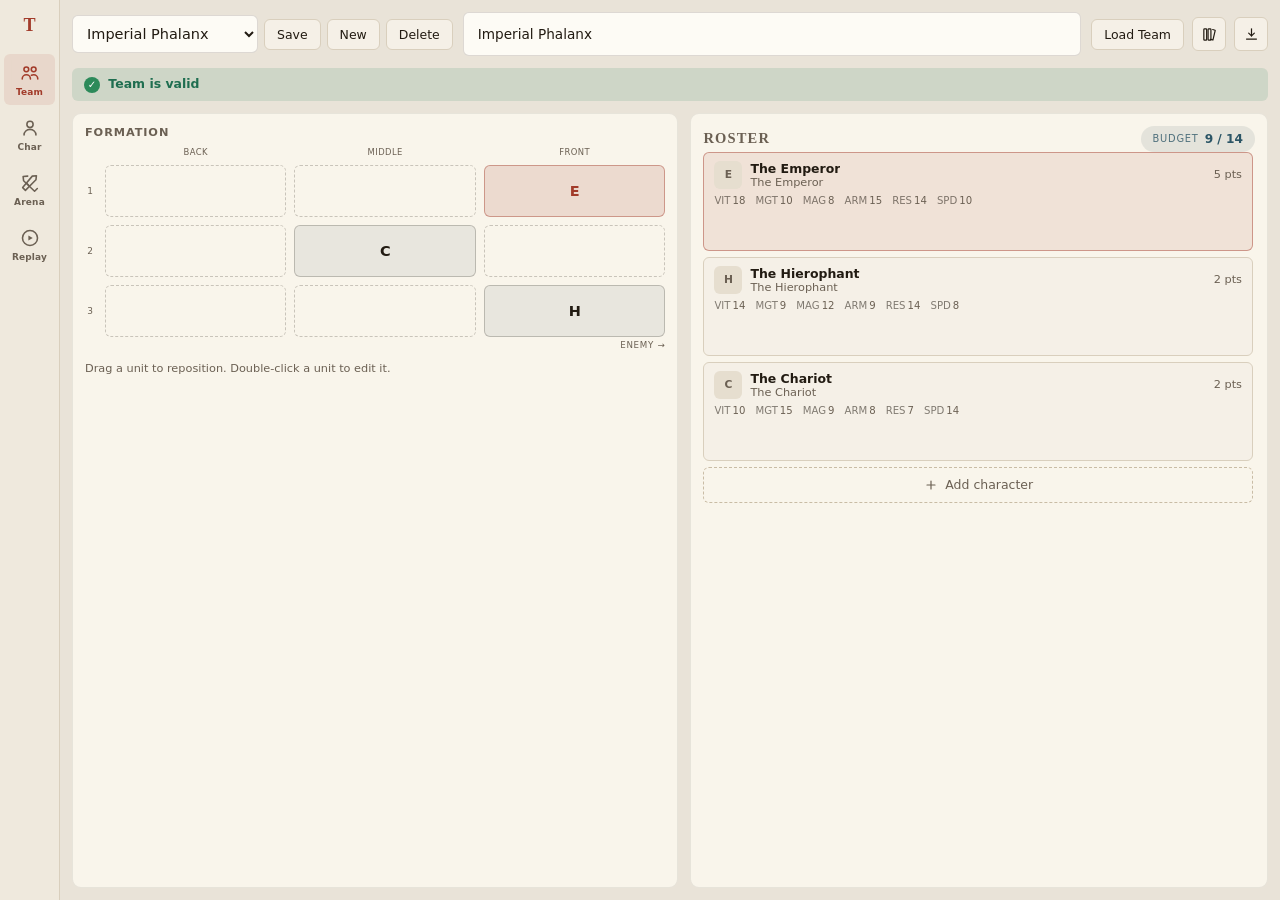
==== commit d9ba7e28: "UI tests: extract pure rules-lib + add Tier 1 unit + Tier 2 smoke tests The UI had no automated test" ====
--- a/tools/ui/index.html
+++ b/tools/ui/index.html
@@ -247,6 +247,7 @@
           return false;
         });
     </script>
+    <script src="./rules-lib.js"></script>
     <script src="./app.js"></script>
   </body>
 </html>
--- a/tools/ui/styles.css
+++ b/tools/ui/styles.css
@@ -925,6 +925,59 @@
   align-items: end;
 }
 
+/* Compact, sentence-style condition row: Subject · Value · (detail) · Op · Threshold. */
+.condition-card {
+  display: grid;
+  gap: 8px;
+  padding: 12px;
+  border-radius: var(--radius-sm);
+  border: 1px solid rgba(33, 25, 16, 0.08);
+  background: rgba(255, 255, 255, 0.42);
+}
+
+.condition-fields {
+  display: flex;
+  flex-wrap: wrap;
+  align-items: flex-end;
+  gap: 10px;
+}
+
+.condition-fields > .field-group {
+  flex: 1 1 130px;
+  min-width: 110px;
+  margin: 0;
+}
+
+/* The operator is a narrow ≥ / ≤ / = picker; don't let it claim a full column. */
+.condition-fields > .condition-field-operator {
+  flex: 0 1 88px;
+  min-width: 72px;
+}
+
+.condition-fields > .condition-remove {
+  flex: 0 0 auto;
+  align-self: flex-end;
+  margin-bottom: 2px;
+}
+
+.threshold-input {
+  display: flex;
+  align-items: center;
+  gap: 6px;
+}
+
+.threshold-input > input {
+  flex: 1 1 auto;
+  min-width: 0;
+}
+
+.input-unit {
+  color: var(--muted);
+  font-size: 0.8rem;
+  font-weight: 700;
+  white-space: nowrap;
+}
+
 .editor-card {
   display: grid;
   gap: 14px;
@@ -1030,6 +1083,46 @@
   font-size: 0.84rem;
   font-weight: 700;
   line-height: 1.28;
+}
+
+/* Per-rule "Match ALL / Match ANY" toggle (only shown with 2+ conditions). */
+.rule-match-toggle {
+  display: inline-flex;
+  align-items: center;
+  gap: 6px;
+  flex-wrap: wrap;
+}
+
+.rule-match-label {
+  color: var(--muted);
+  font-size: 0.78rem;
+  font-weight: 700;
+}
+
+.match-pill {
+  border: 1px solid rgba(33, 25, 16, 0.12);
+  border-radius: 999px;
+  padding: 4px 11px;
+  background: rgba(255, 255, 255, 0.5);
+  color: var(--muted);
+  cursor: pointer;
+  font-size: 0.76rem;
+  font-weight: 700;
+  letter-spacing: 0.02em;
+}
+
+.match-pill.is-active {
+  background: var(--accent-2);
+  border-color: var(--accent-2);
+  color: #fff7ef;
+}
+
+/* Inline clarification under a condition (e.g. fixed Companion bonds). */
+.condition-hint {
+  margin: 8px 0 0;
+  color: var(--muted);
+  font-size: 0.76rem;
+  line-height: 1.32;
 }
 
 .button-row button,
@@ -2402,6 +2495,23 @@
   background: rgba(251, 247, 238, 0.88);
   box-shadow: var(--shadow);
   overflow: hidden;
+}
+
+.arena-error-banner {
+  margin-bottom: 12px;
+  padding: 10px 12px;
+  border-radius: var(--radius-sm);
+  border: 1px solid rgba(150, 40, 30, 0.28);
+  background: rgba(150, 40, 30, 0.08);
+  color: var(--ink);
+  font-size: 0.84rem;
+  line-height: 1.4;
+}
+
+.arena-err {
+  color: #9c3a2c;
+  font-weight: 700;
+  cursor: help;
 }
 
 .arena-table {
@@ -3173,7 +3283,7 @@
 /* ===== Team tab ===== */
 .team-tab {
   display: grid;
-  grid-template-rows: auto minmax(0, 1fr);
+  grid-template-rows: auto auto minmax(0, 1fr);
   gap: var(--s-3);
   height: 100%;
   min-height: 0;
@@ -3581,10 +3691,10 @@
   }
 }
 
-/* Character design: stats wrap to two rows (4 + 3) so they fit the
-   narrow identity column instead of cramming into one 7-wide row. */
+/* Character design: stats in two rows of three — VIT/ARM/RES (survivability)
+   over SPD/MGT/MAG (action/offense). */
 .builder-identity-card .editor-inline-grid {
-  grid-template-columns: repeat(4, minmax(0, 1fr));
+  grid-template-columns: repeat(3, minmax(0, 1fr));
 }
 
 /* =====================================================================
@@ -3682,6 +3792,18 @@
 .fx-arrow, .beat-sub-icon { color: var(--muted); }
 .beat-muted { color: var(--muted); }
 .beat-passive { color: var(--fx-control); font-weight: 700; }
+/* Rule attribution: which scripted rule drove this action. */
+.beat-rule { color: var(--muted); font-style: italic; }
+.nar-rule {
+  margin-left: 6px;
+  padding: 1px 7px;
+  border-radius: 999px;
+  background: rgba(33, 25, 16, 0.06);
+  color: var(--muted);
+  font-size: 0.78rem;
+  font-style: italic;
+  white-space: nowrap;
+}
 .beat-sub {
   display: flex;
   flex-wrap: wrap;
@@ -3920,3 +4042,53 @@
 .loadout-slot .atk-chip {
   flex: 0 0 auto;
 }
+
+/* Top-bar narration: bracketed per-target amounts, colored by tone. */
+.nar-amt { font-weight: 800; font-variant-numeric: tabular-nums; }
+.nar-amt-phys { color: var(--phys); }
+.nar-amt-mag, .nar-amt-debuff { color: var(--arcane); }
+.nar-amt-true { color: #8a6f2e; }
+.nar-amt-heal { color: var(--heal); }
+.nar-sep { color: var(--muted); margin: 0 3px; }
+.board-loading { text-align: center; font-style: italic; }
+
+/* Team validity banner */
+.team-validity {
+  display: block;
+  padding: 8px 12px;
+  border-radius: var(--radius-sm);
+  font-size: var(--text-sm);
+  font-weight: 700;
+}
+.team-validity-icon {
+  display: inline-grid;
+  place-items: center;
+  width: 16px;
+  height: 16px;
+  border-radius: 50%;
+  margin-right: 4px;
+  color: #fff;
+  font-size: 0.7rem;
+}
+.team-validity.is-valid {
+  background: color-mix(in srgb, var(--heal) 14%, transparent);
+  color: #1f6e50;
+}
+.team-validity.is-valid .team-validity-icon { background: var(--heal); }
+.team-validity.is-invalid {
+  background: color-mix(in srgb, var(--accent) 12%, transparent);
+  color: #7a2c20;
+}
+.team-validity.is-invalid summary { cursor: pointer; list-style: none; }
+.team-validity.is-invalid summary::-webkit-details-marker { display: none; }
+.team-validity.is-invalid .team-validity-icon { background: var(--accent); }
+.team-validity-list {
+  margin: 8px 0 0;
+  padding-left: 20px;
+  font-weight: 400;
+  font-size: var(--text-xs);
+}
+
+/* Arena Watch Victory / Watch Defeat */
+.arena-watch-buttons { display: inline-flex; gap: 6px; }
+.arena-view-button:disabled { opacity: 0.4; cursor: not-allowed; }
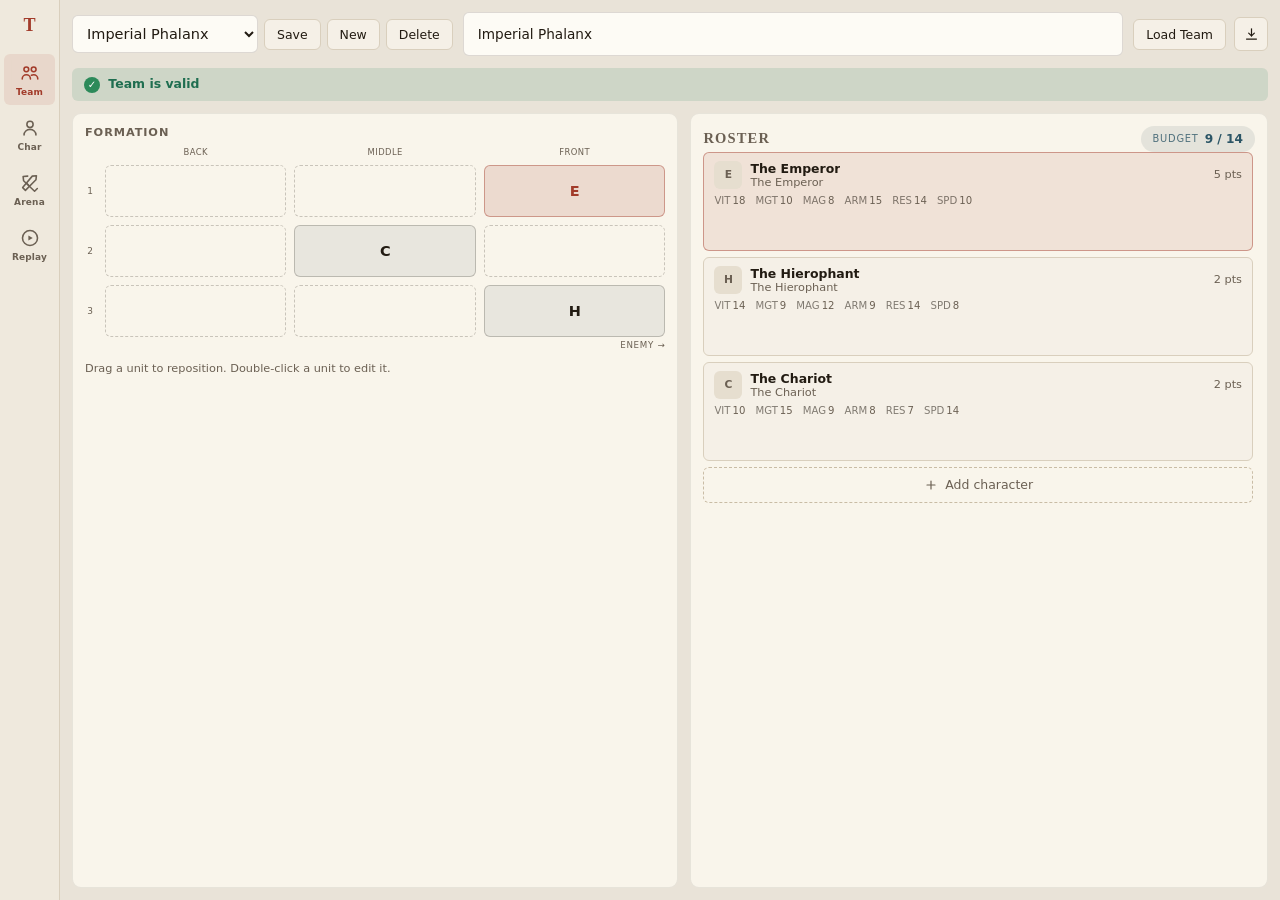
==== commit bfc2d9c4: "UI: team-builder + replay-viewer UX batch - Validity banner no longer flashes "N issues" on load: th" ====
--- a/tools/ui/index.html
+++ b/tools/ui/index.html
@@ -148,7 +148,6 @@
                       <svg viewBox="0 0 24 24" fill="none" stroke="currentColor" stroke-width="1.7" stroke-linecap="round" stroke-linejoin="round"><path d="M5 19V5"/><path d="M5 19h14"/><rect x="8" y="11" width="2.6" height="5" rx="0.5" fill="currentColor" stroke="none"/><rect x="13" y="8" width="2.6" height="8" rx="0.5" fill="currentColor" stroke="none"/></svg>
                       <span>Stats</span>
                     </button>
-                    <button id="replay-demo-button" type="button" class="button-secondary">Load Latest Replay</button>
                   </div>
                 </div>
 
--- a/tools/ui/styles.css
+++ b/tools/ui/styles.css
@@ -4092,3 +4092,29 @@
 /* Arena Watch Victory / Watch Defeat */
 .arena-watch-buttons { display: inline-flex; gap: 6px; }
 .arena-view-button:disabled { opacity: 0.4; cursor: not-allowed; }
+
+/* Transient toast feedback (save/export confirmations) */
+#toast-region {
+  position: fixed;
+  left: 50%;
+  bottom: 28px;
+  transform: translateX(-50%) translateY(12px);
+  opacity: 0;
+  pointer-events: none;
+  transition: opacity 160ms ease, transform 160ms ease;
+  z-index: 1000;
+}
+#toast-region.is-visible {
+  opacity: 1;
+  transform: translateX(-50%) translateY(0);
+}
+.toast {
+  padding: 10px 16px;
+  border-radius: 999px;
+  background: var(--accent-2, #264653);
+  color: #fff7ef;
+  font-size: 0.86rem;
+  font-weight: 700;
+  box-shadow: 0 6px 20px rgba(33, 25, 16, 0.22);
+}
+.toast-error { background: #9c3a2c; }
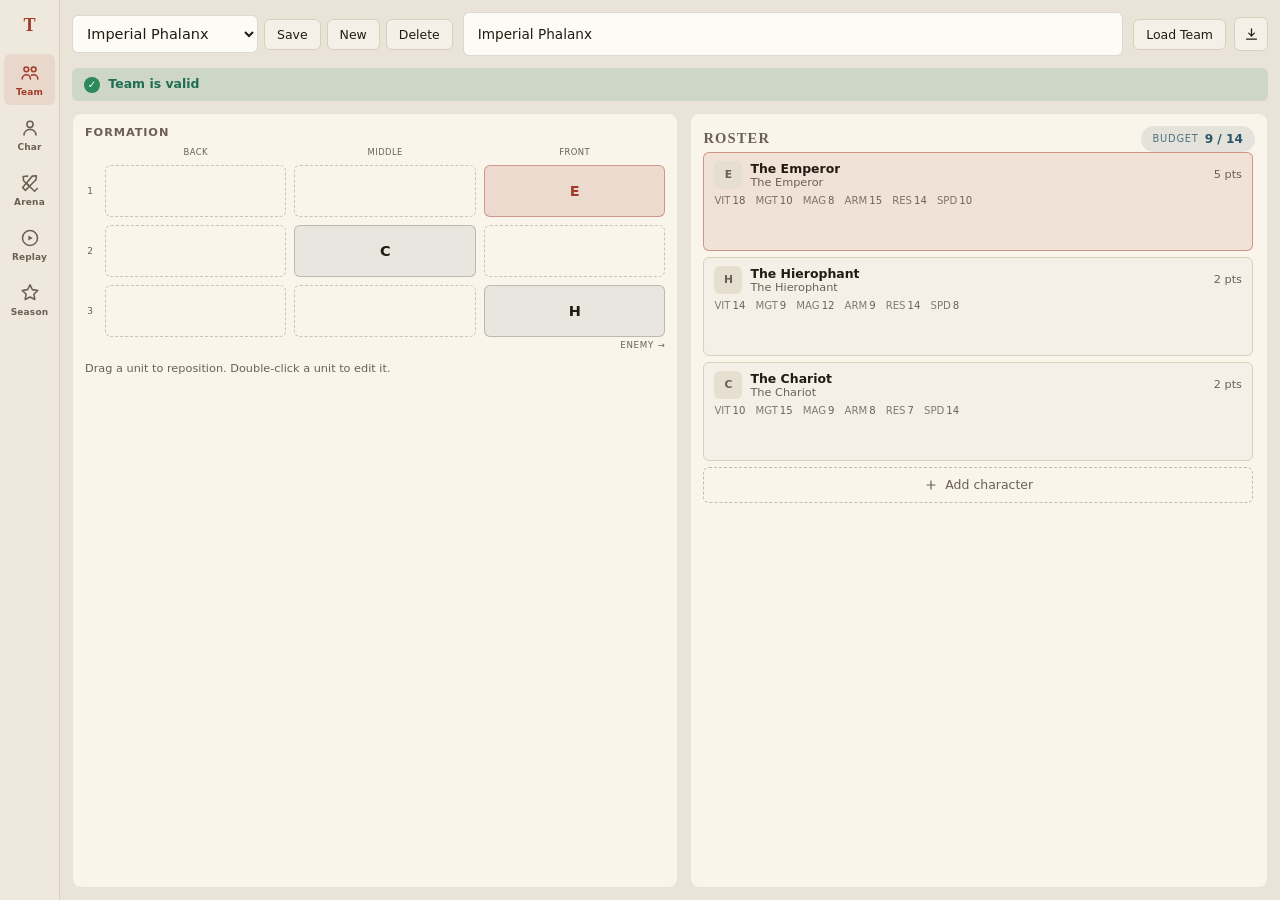
==== commit 9b40f22f: "Client: Season/Pod tab + API integration (#42) Add a Season workspace to the static UI that talks to" ====
--- a/tools/ui/index.html
+++ b/tools/ui/index.html
@@ -34,6 +34,12 @@
           </span>
           <span class="rail-label">Replay</span>
         </button>
+        <button class="rail-button" type="button" data-tab-target="season" title="Season (5)">
+          <span class="rail-icon" aria-hidden="true">
+            <svg viewBox="0 0 24 24" fill="none" stroke="currentColor" stroke-width="1.7" stroke-linecap="round" stroke-linejoin="round"><path d="M12 3 14.6 8.3 20.5 9.2 16.2 13.3 17.3 19.1 12 16.4 6.7 19.1 7.8 13.3 3.5 9.2 9.4 8.3 12 3Z"/></svg>
+          </span>
+          <span class="rail-label">Season</span>
+        </button>
       </nav>
 
       <div class="app-content">
@@ -192,6 +198,12 @@
                   <strong id="replay-tick-display" class="visually-hidden">0</strong>
                 </section>
               </section>
+            </div>
+          </section>
+
+          <section class="workspace" id="season" aria-label="Season">
+            <div id="season-root" class="season-root">
+              <div class="board-empty-state">Loading the season…</div>
             </div>
           </section>
         </main>
--- a/tools/ui/styles.css
+++ b/tools/ui/styles.css
@@ -4118,3 +4118,232 @@
   box-shadow: 0 6px 20px rgba(33, 25, 16, 0.22);
 }
 .toast-error { background: #9c3a2c; }
+
+/* ===== Season workspace ===== */
+.season-root {
+  padding: var(--s-5);
+  max-width: 1100px;
+  margin: 0 auto;
+  width: 100%;
+}
+
+.season-panel {
+  background: var(--surface);
+  border: 1px solid var(--line);
+  border-radius: var(--radius-md);
+  padding: var(--s-4);
+}
+
+.season-panel h2,
+.season-dashboard h2 {
+  margin: 0 0 var(--s-2);
+  color: var(--accent);
+}
+
+.season-panel h3 {
+  margin: 0 0 var(--s-3);
+  font-size: var(--text-md);
+  color: var(--accent-2);
+}
+
+.season-hint {
+  color: var(--muted);
+  font-size: var(--text-sm);
+  margin: var(--s-1) 0;
+}
+
+.season-error {
+  color: var(--accent);
+  font-size: var(--text-sm);
+  margin: var(--s-2) 0;
+}
+
+.season-join-row {
+  display: flex;
+  gap: var(--s-2);
+  margin-top: var(--s-3);
+}
+
+.season-join-row input {
+  flex: 1;
+  padding: var(--s-2) var(--s-3);
+  border: 1px solid var(--line-strong);
+  border-radius: var(--radius-sm);
+  background: var(--surface-2);
+  font: inherit;
+}
+
+.season-header {
+  display: flex;
+  justify-content: space-between;
+  align-items: flex-start;
+  margin-bottom: var(--s-4);
+  gap: var(--s-3);
+  flex-wrap: wrap;
+}
+
+.season-identity {
+  display: flex;
+  align-items: center;
+  gap: var(--s-3);
+  font-size: var(--text-sm);
+}
+
+.season-you {
+  font-weight: 600;
+}
+
+.season-points {
+  color: var(--accent);
+  font-weight: 600;
+}
+
+.season-record {
+  color: var(--muted);
+}
+
+.season-columns {
+  display: grid;
+  grid-template-columns: 1.2fr 1fr;
+  gap: var(--s-4);
+}
+
+.season-results-panel {
+  grid-column: 1 / -1;
+}
+
+@media (max-width: 760px) {
+  .season-columns {
+    grid-template-columns: 1fr;
+  }
+}
+
+.season-schedule {
+  list-style: none;
+  margin: 0;
+  padding: 0;
+  display: flex;
+  flex-direction: column;
+  gap: var(--s-1);
+}
+
+.season-beat {
+  display: grid;
+  grid-template-columns: 1.6rem 1fr auto;
+  align-items: center;
+  gap: var(--s-2);
+  padding: var(--s-2);
+  border: 1px solid var(--line);
+  border-radius: var(--radius-sm);
+  background: var(--surface-2);
+  font-size: var(--text-sm);
+}
+
+.season-beat-num {
+  width: 1.6rem;
+  height: 1.6rem;
+  display: grid;
+  place-items: center;
+  border-radius: 50%;
+  background: var(--surface-strong);
+  color: var(--muted);
+  font-size: var(--text-xs);
+}
+
+.season-beat-current {
+  border-color: var(--accent);
+  background: var(--accent-soft);
+}
+
+.season-beat-current .season-beat-num {
+  background: var(--accent);
+  color: #fff;
+}
+
+.season-beat-future {
+  opacity: 0.65;
+}
+
+.season-beat-budget {
+  margin-left: var(--s-1);
+  color: var(--accent-2);
+  font-size: var(--text-xs);
+}
+
+.season-beat-pick {
+  color: var(--muted);
+  font-size: var(--text-xs);
+  text-align: right;
+}
+
+.season-admin {
+  margin-top: var(--s-3);
+}
+
+.button-sm {
+  font-size: var(--text-xs);
+  padding: var(--s-1) var(--s-2);
+}
+
+.season-table {
+  width: 100%;
+  border-collapse: collapse;
+  font-size: var(--text-sm);
+}
+
+.season-table th,
+.season-table td {
+  text-align: left;
+  padding: var(--s-2);
+  border-bottom: 1px solid var(--line);
+}
+
+.season-table th:last-child,
+.season-table td:last-child,
+.season-pts {
+  text-align: right;
+}
+
+.season-row-you {
+  background: var(--accent-soft);
+  font-weight: 600;
+}
+
+.season-results {
+  list-style: none;
+  margin: 0;
+  padding: 0;
+  display: flex;
+  flex-direction: column;
+  gap: var(--s-1);
+}
+
+.season-result {
+  display: grid;
+  grid-template-columns: auto 1fr auto auto;
+  align-items: center;
+  gap: var(--s-3);
+  padding: var(--s-2);
+  border: 1px solid var(--line);
+  border-radius: var(--radius-sm);
+  background: var(--surface-2);
+  font-size: var(--text-sm);
+}
+
+.season-result-outcome {
+  text-transform: uppercase;
+  font-size: var(--text-xs);
+  letter-spacing: 0.04em;
+}
+
+.season-result-win .season-result-outcome {
+  color: #2f7d3f;
+}
+
+.season-result-loss .season-result-outcome {
+  color: var(--accent);
+}
+
+.season-result-draw .season-result-outcome {
+  color: var(--muted);
+}
